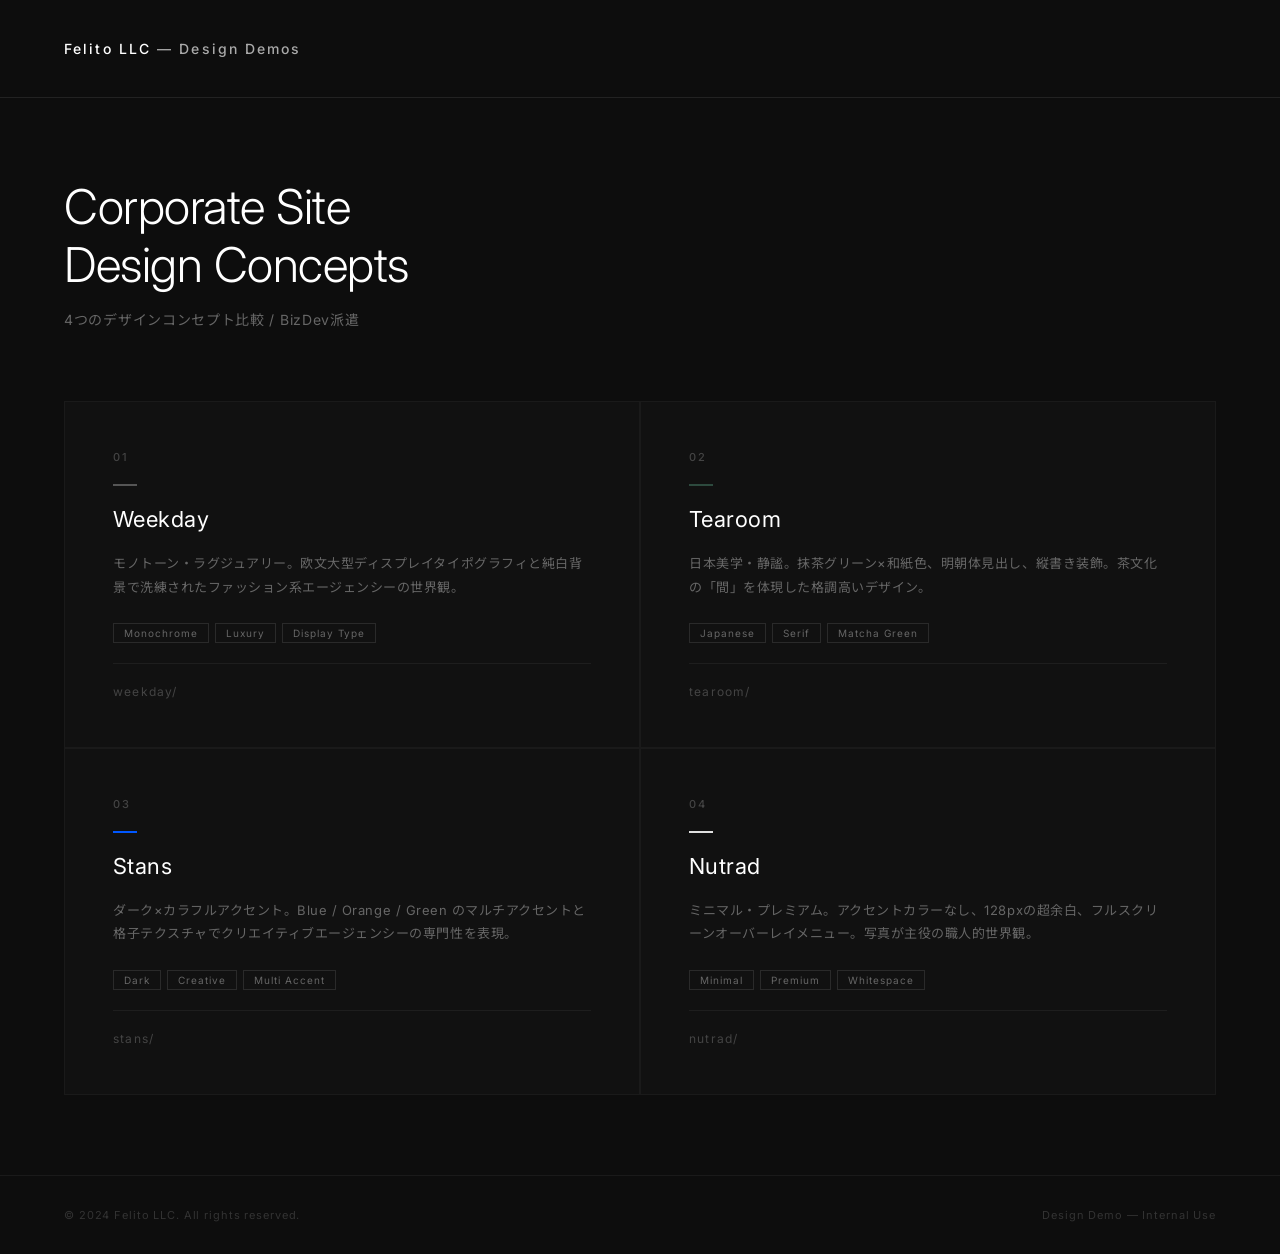
==== index.html @ 34117f46 "Initial commit: 4 design concepts for Felito LLC corporate site" ====
<!DOCTYPE html>
<html lang="ja">
<head>
  <meta charset="UTF-8">
  <meta name="viewport" content="width=device-width, initial-scale=1.0">
  <title>Felito LLC — Design Demos</title>
  <link rel="preconnect" href="https://fonts.googleapis.com">
  <link href="https://fonts.googleapis.com/css2?family=Inter:wght@300;400;500&family=Noto+Sans+JP:wght@300;400&display=swap" rel="stylesheet">
  <style>
    *, *::before, *::after { box-sizing: border-box; margin: 0; padding: 0; }
    body {
      font-family: "Inter", "Noto Sans JP", sans-serif;
      background: #0d0d0d;
      color: #ffffff;
      min-height: 100vh;
      display: flex;
      flex-direction: column;
    }
    a { text-decoration: none; color: inherit; }

    header {
      padding: 40px 64px;
      border-bottom: 1px solid #222;
    }
    .logo {
      font-size: 14px;
      font-weight: 500;
      letter-spacing: 0.15em;
      color: #aaa;
    }
    .logo span { color: #fff; }

    main {
      flex: 1;
      padding: 80px 64px;
      max-width: 1280px;
      margin: 0 auto;
      width: 100%;
    }

    .intro {
      margin-bottom: 72px;
    }
    .intro h1 {
      font-size: clamp(28px, 4vw, 48px);
      font-weight: 300;
      letter-spacing: -0.01em;
      line-height: 1.2;
      margin-bottom: 16px;
    }
    .intro p {
      font-size: 14px;
      color: #666;
      letter-spacing: 0.05em;
    }

    .demos {
      display: grid;
      grid-template-columns: repeat(2, 1fr);
      gap: 2px;
      background: #1a1a1a;
      border: 1px solid #1a1a1a;
    }

    .demo-card {
      background: #111;
      padding: 48px;
      display: flex;
      flex-direction: column;
      gap: 20px;
      transition: background 0.25s;
      position: relative;
      overflow: hidden;
    }
    .demo-card:hover { background: #161616; }
    .demo-card:hover .demo-card__arrow { opacity: 1; transform: translate(0, 0); }

    .demo-card__num {
      font-size: 11px;
      font-weight: 500;
      letter-spacing: 0.2em;
      color: #444;
    }

    .demo-card__accent {
      width: 24px;
      height: 2px;
      border-radius: 0;
    }
    .demo-card--weekday .demo-card__accent { background: #111111; border: 1px solid #555; }
    .demo-card--tearoom .demo-card__accent { background: #2d4a3e; }
    .demo-card--stans   .demo-card__accent { background: #0057ff; }
    .demo-card--nutrad  .demo-card__accent { background: #e0e0e0; }

    .demo-card__name {
      font-size: 22px;
      font-weight: 400;
      letter-spacing: 0.02em;
      color: #fff;
    }

    .demo-card__desc {
      font-size: 13px;
      color: #666;
      line-height: 1.8;
      letter-spacing: 0.04em;
    }

    .demo-card__tags {
      display: flex;
      gap: 6px;
      flex-wrap: wrap;
      margin-top: 4px;
    }
    .tag {
      font-size: 10px;
      letter-spacing: 0.1em;
      padding: 3px 10px;
      border: 1px solid #2a2a2a;
      color: #666;
    }

    .demo-card__link {
      margin-top: auto;
      padding-top: 20px;
      border-top: 1px solid #1e1e1e;
      display: flex;
      justify-content: space-between;
      align-items: center;
    }
    .demo-card__link span {
      font-size: 12px;
      letter-spacing: 0.1em;
      color: #444;
    }
    .demo-card__arrow {
      font-size: 18px;
      color: #666;
      opacity: 0;
      transform: translate(-4px, 4px);
      transition: opacity 0.25s, transform 0.25s;
    }

    footer {
      padding: 32px 64px;
      border-top: 1px solid #1a1a1a;
      display: flex;
      justify-content: space-between;
      align-items: center;
    }
    footer p { font-size: 11px; color: #333; letter-spacing: 0.08em; }

    @media (max-width: 768px) {
      header { padding: 28px 24px; }
      main { padding: 48px 24px; }
      .demos { grid-template-columns: 1fr; }
      .demo-card { padding: 32px 28px; }
      footer { padding: 24px; flex-direction: column; gap: 8px; }
    }
  </style>
</head>
<body>

  <header>
    <p class="logo"><span>Felito LLC</span> — Design Demos</p>
  </header>

  <main>
    <div class="intro">
      <h1>Corporate Site<br>Design Concepts</h1>
      <p>4つのデザインコンセプト比較 / BizDev派遣</p>
    </div>

    <div class="demos">

      <a class="demo-card demo-card--weekday" href="weekday/">
        <div class="demo-card__num">01</div>
        <div class="demo-card__accent"></div>
        <h2 class="demo-card__name">Weekday</h2>
        <p class="demo-card__desc">モノトーン・ラグジュアリー。欧文大型ディスプレイタイポグラフィと純白背景で洗練されたファッション系エージェンシーの世界観。</p>
        <div class="demo-card__tags">
          <span class="tag">Monochrome</span>
          <span class="tag">Luxury</span>
          <span class="tag">Display Type</span>
        </div>
        <div class="demo-card__link">
          <span>weekday/</span>
          <span class="demo-card__arrow">↗</span>
        </div>
      </a>

      <a class="demo-card demo-card--tearoom" href="tearoom/">
        <div class="demo-card__num">02</div>
        <div class="demo-card__accent"></div>
        <h2 class="demo-card__name">Tearoom</h2>
        <p class="demo-card__desc">日本美学・静謐。抹茶グリーン×和紙色、明朝体見出し、縦書き装飾。茶文化の「間」を体現した格調高いデザイン。</p>
        <div class="demo-card__tags">
          <span class="tag">Japanese</span>
          <span class="tag">Serif</span>
          <span class="tag">Matcha Green</span>
        </div>
        <div class="demo-card__link">
          <span>tearoom/</span>
          <span class="demo-card__arrow">↗</span>
        </div>
      </a>

      <a class="demo-card demo-card--stans" href="stans/">
        <div class="demo-card__num">03</div>
        <div class="demo-card__accent"></div>
        <h2 class="demo-card__name">Stans</h2>
        <p class="demo-card__desc">ダーク×カラフルアクセント。Blue / Orange / Green のマルチアクセントと格子テクスチャでクリエイティブエージェンシーの専門性を表現。</p>
        <div class="demo-card__tags">
          <span class="tag">Dark</span>
          <span class="tag">Creative</span>
          <span class="tag">Multi Accent</span>
        </div>
        <div class="demo-card__link">
          <span>stans/</span>
          <span class="demo-card__arrow">↗</span>
        </div>
      </a>

      <a class="demo-card demo-card--nutrad" href="nutrad/">
        <div class="demo-card__num">04</div>
        <div class="demo-card__accent"></div>
        <h2 class="demo-card__name">Nutrad</h2>
        <p class="demo-card__desc">ミニマル・プレミアム。アクセントカラーなし、128pxの超余白、フルスクリーンオーバーレイメニュー。写真が主役の職人的世界観。</p>
        <div class="demo-card__tags">
          <span class="tag">Minimal</span>
          <span class="tag">Premium</span>
          <span class="tag">Whitespace</span>
        </div>
        <div class="demo-card__link">
          <span>nutrad/</span>
          <span class="demo-card__arrow">↗</span>
        </div>
      </a>

    </div>
  </main>

  <footer>
    <p>&copy; 2024 Felito LLC. All rights reserved.</p>
    <p>Design Demo — Internal Use</p>
  </footer>

</body>
</html>
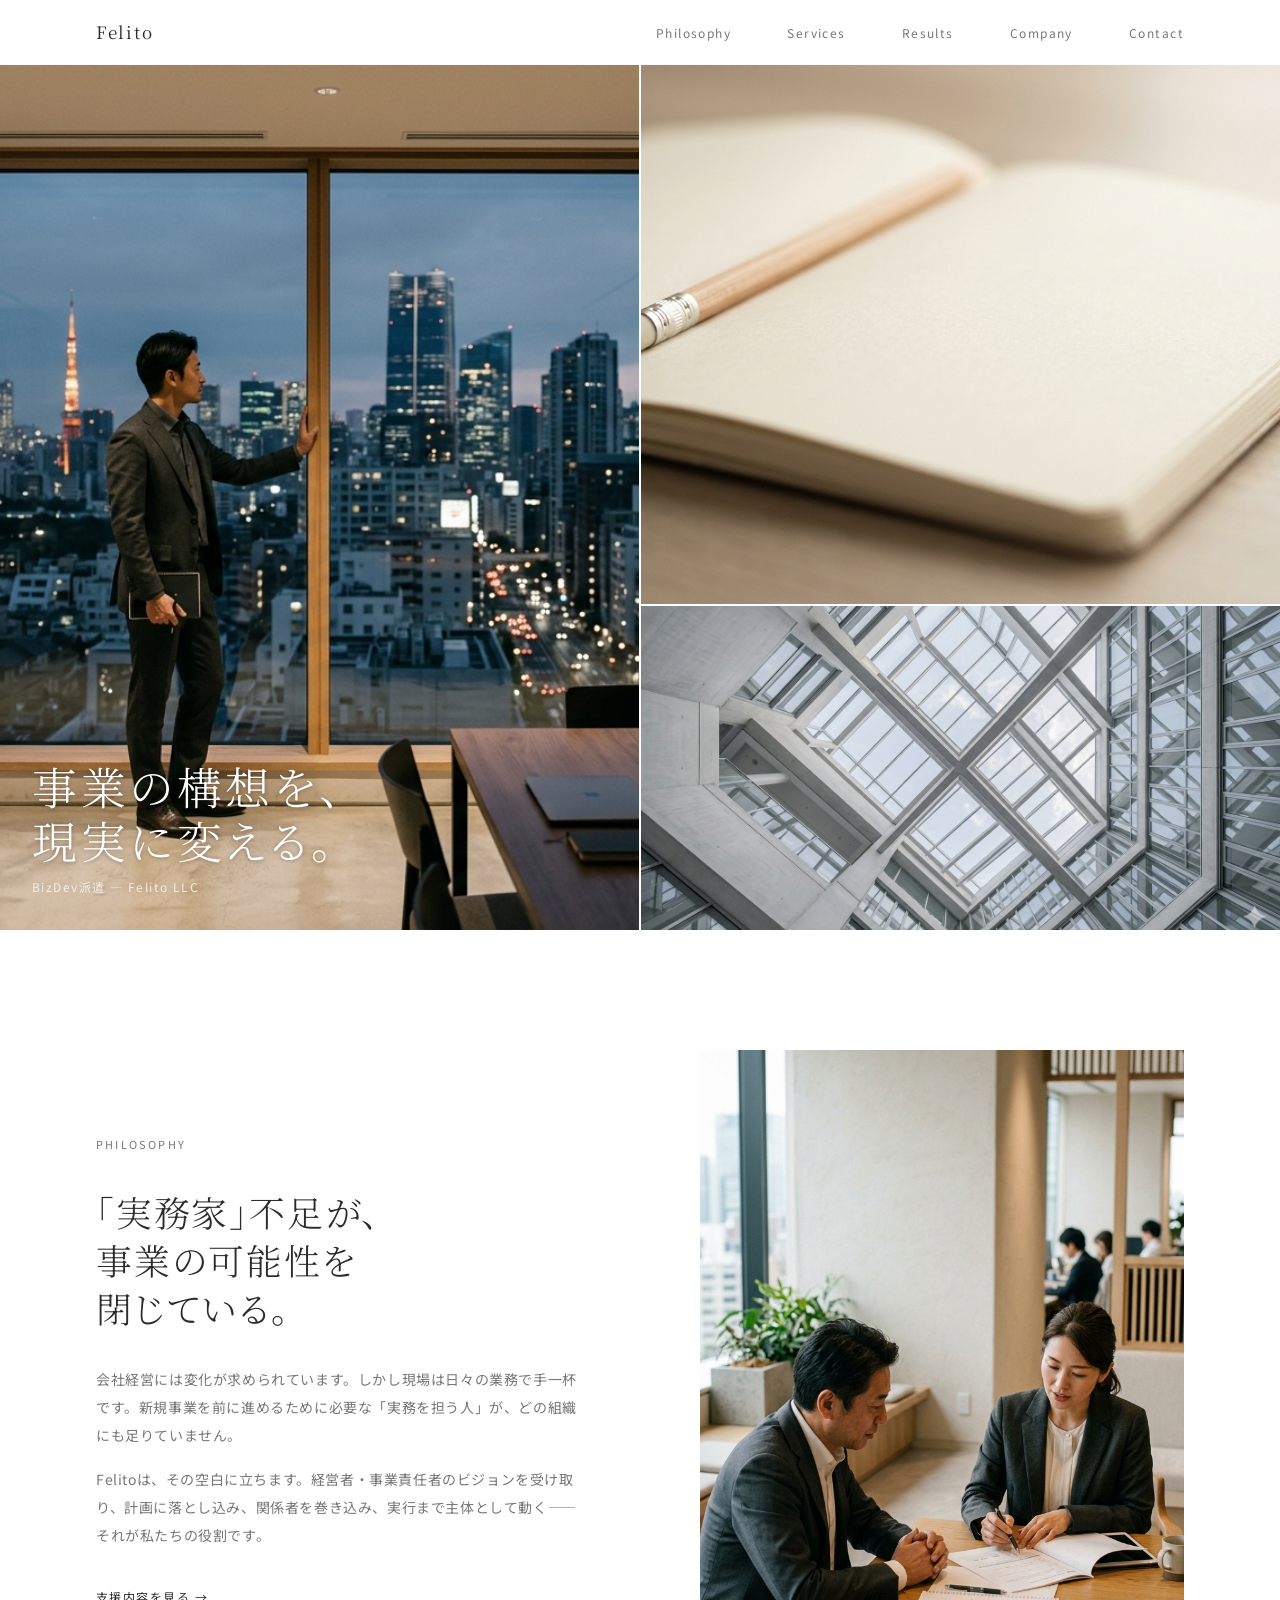
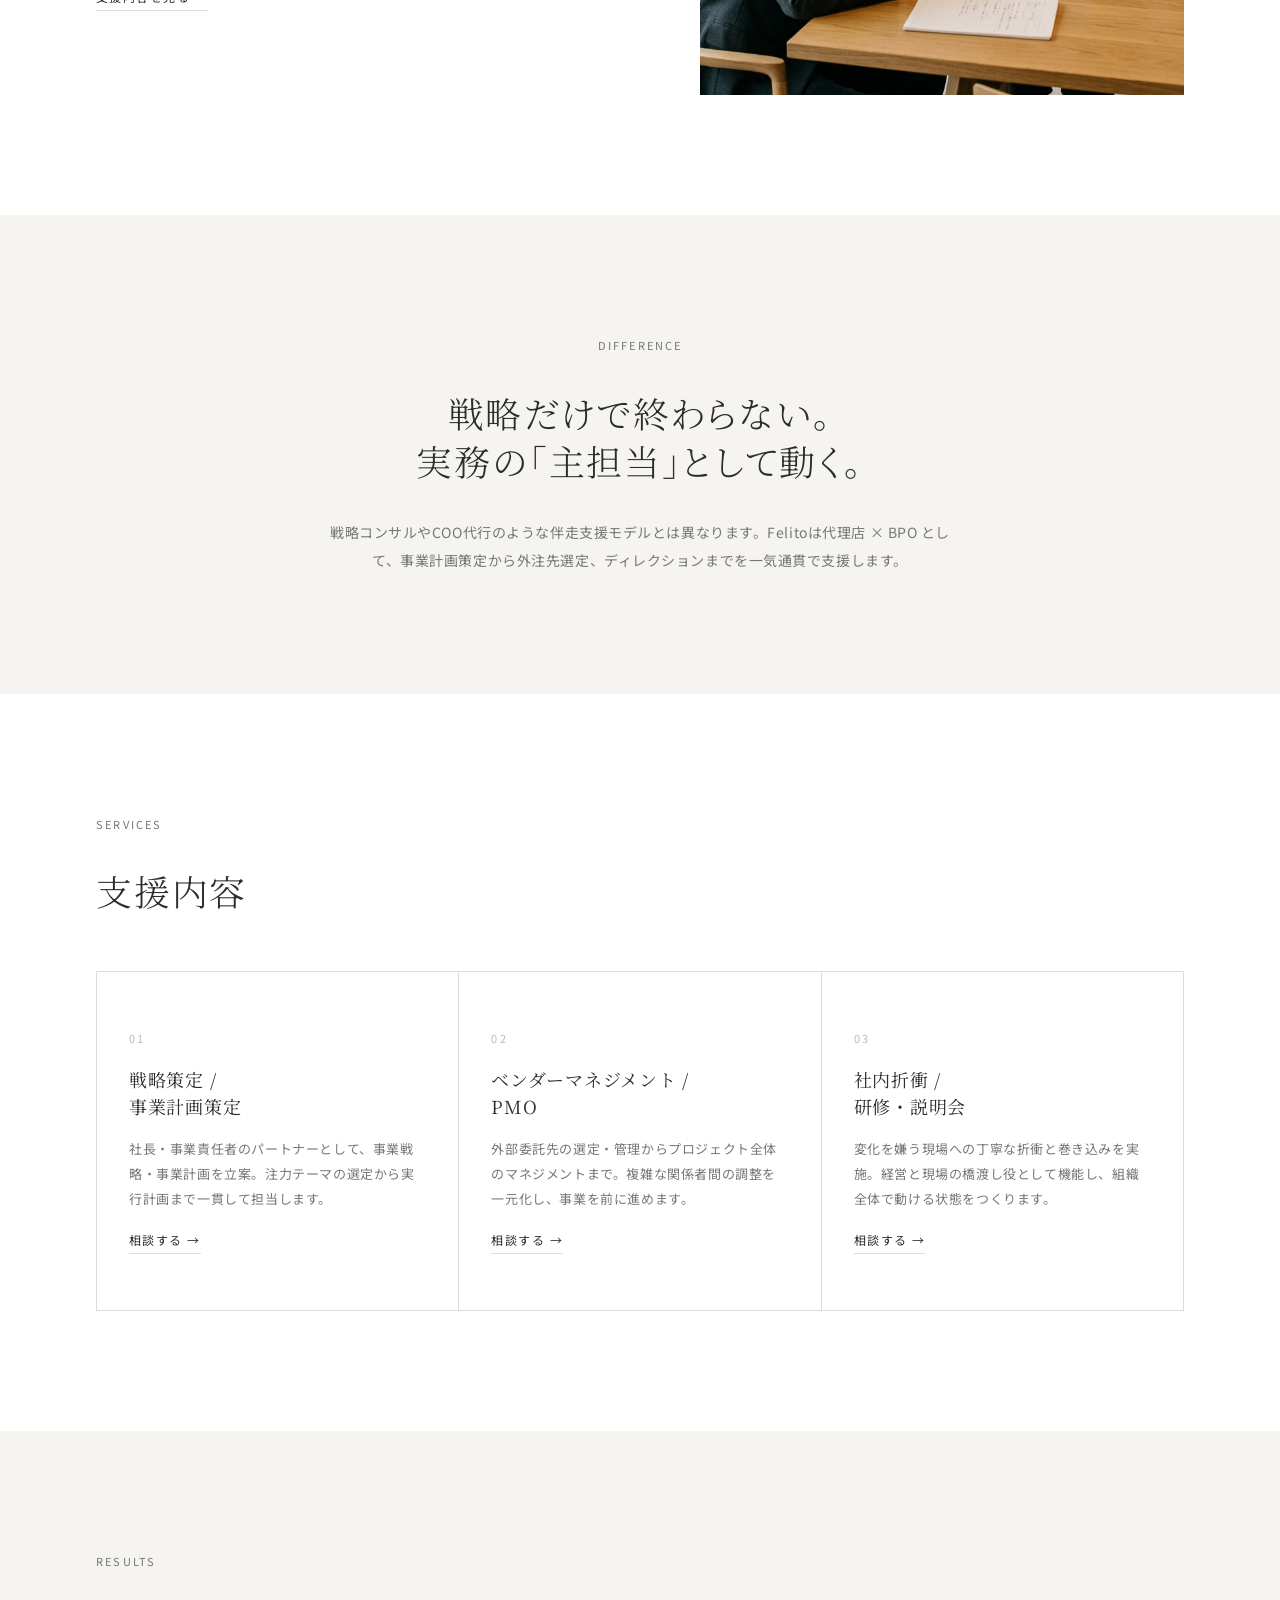
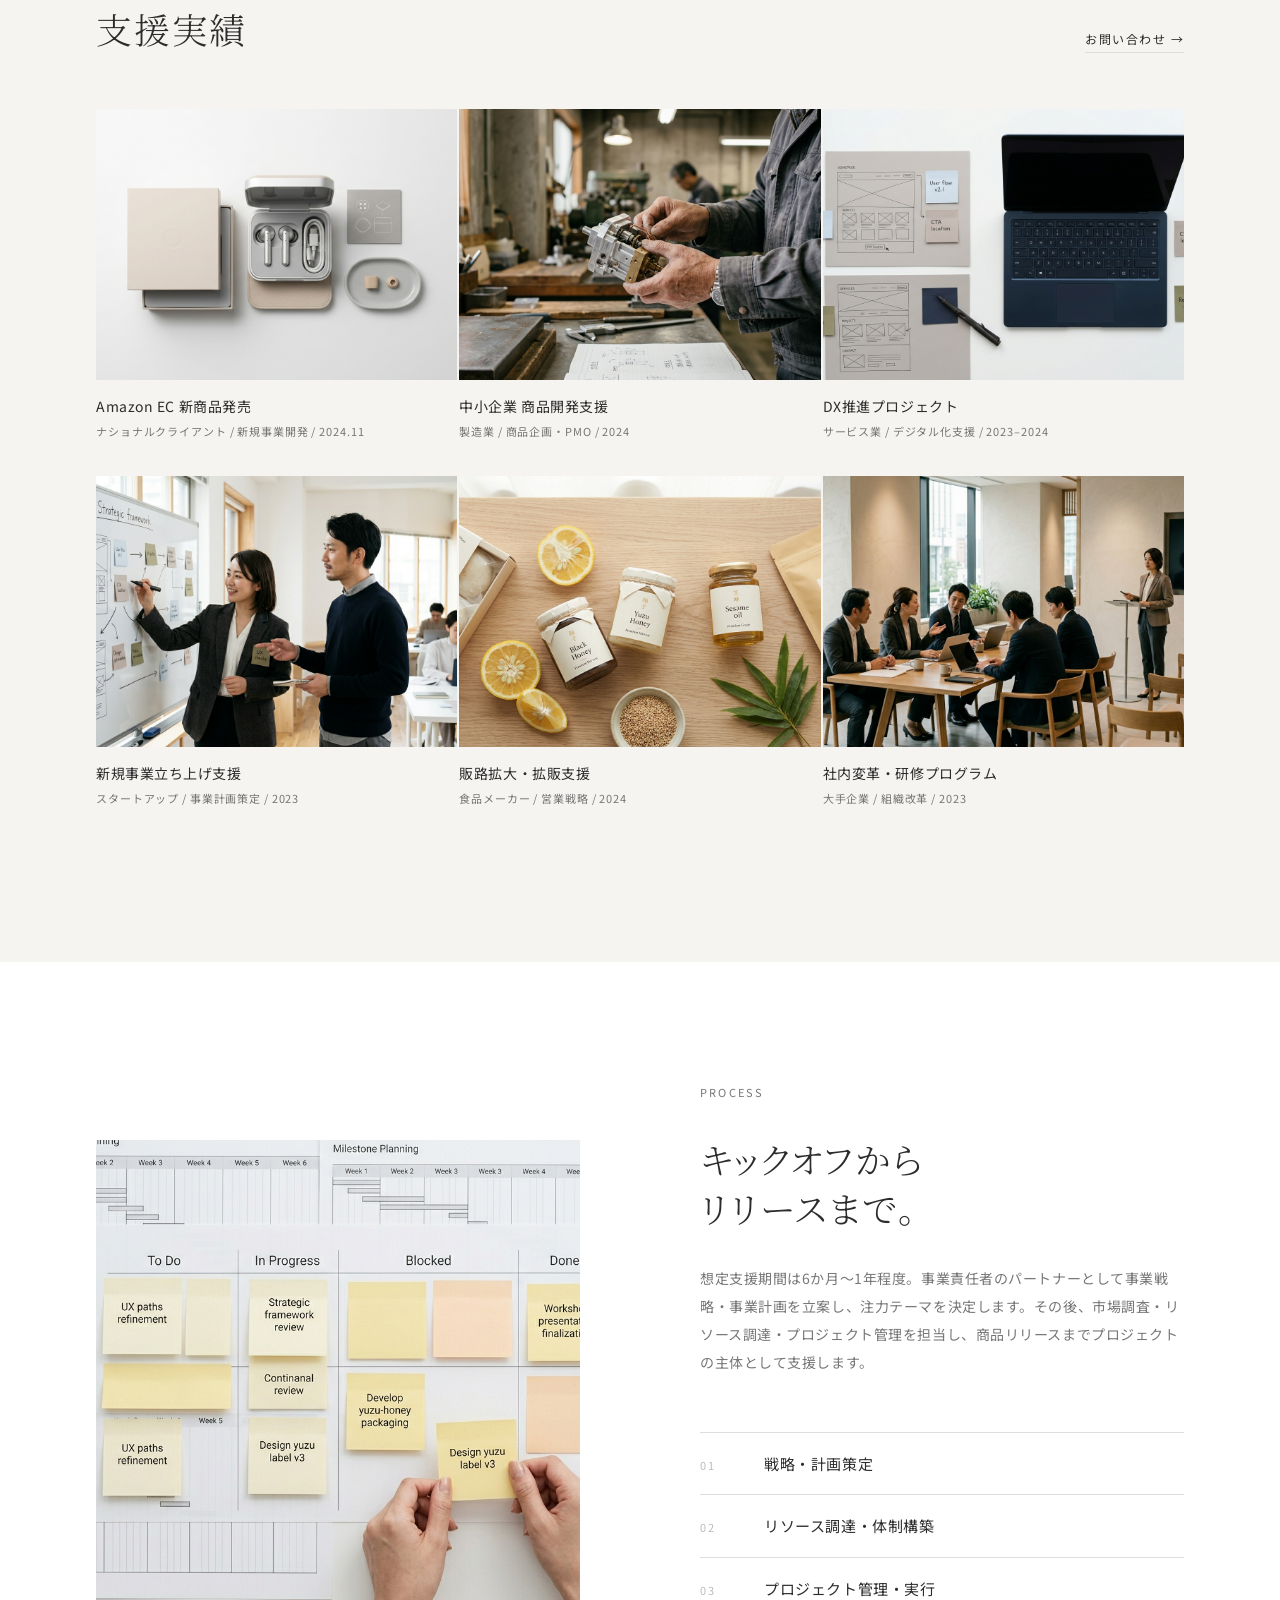
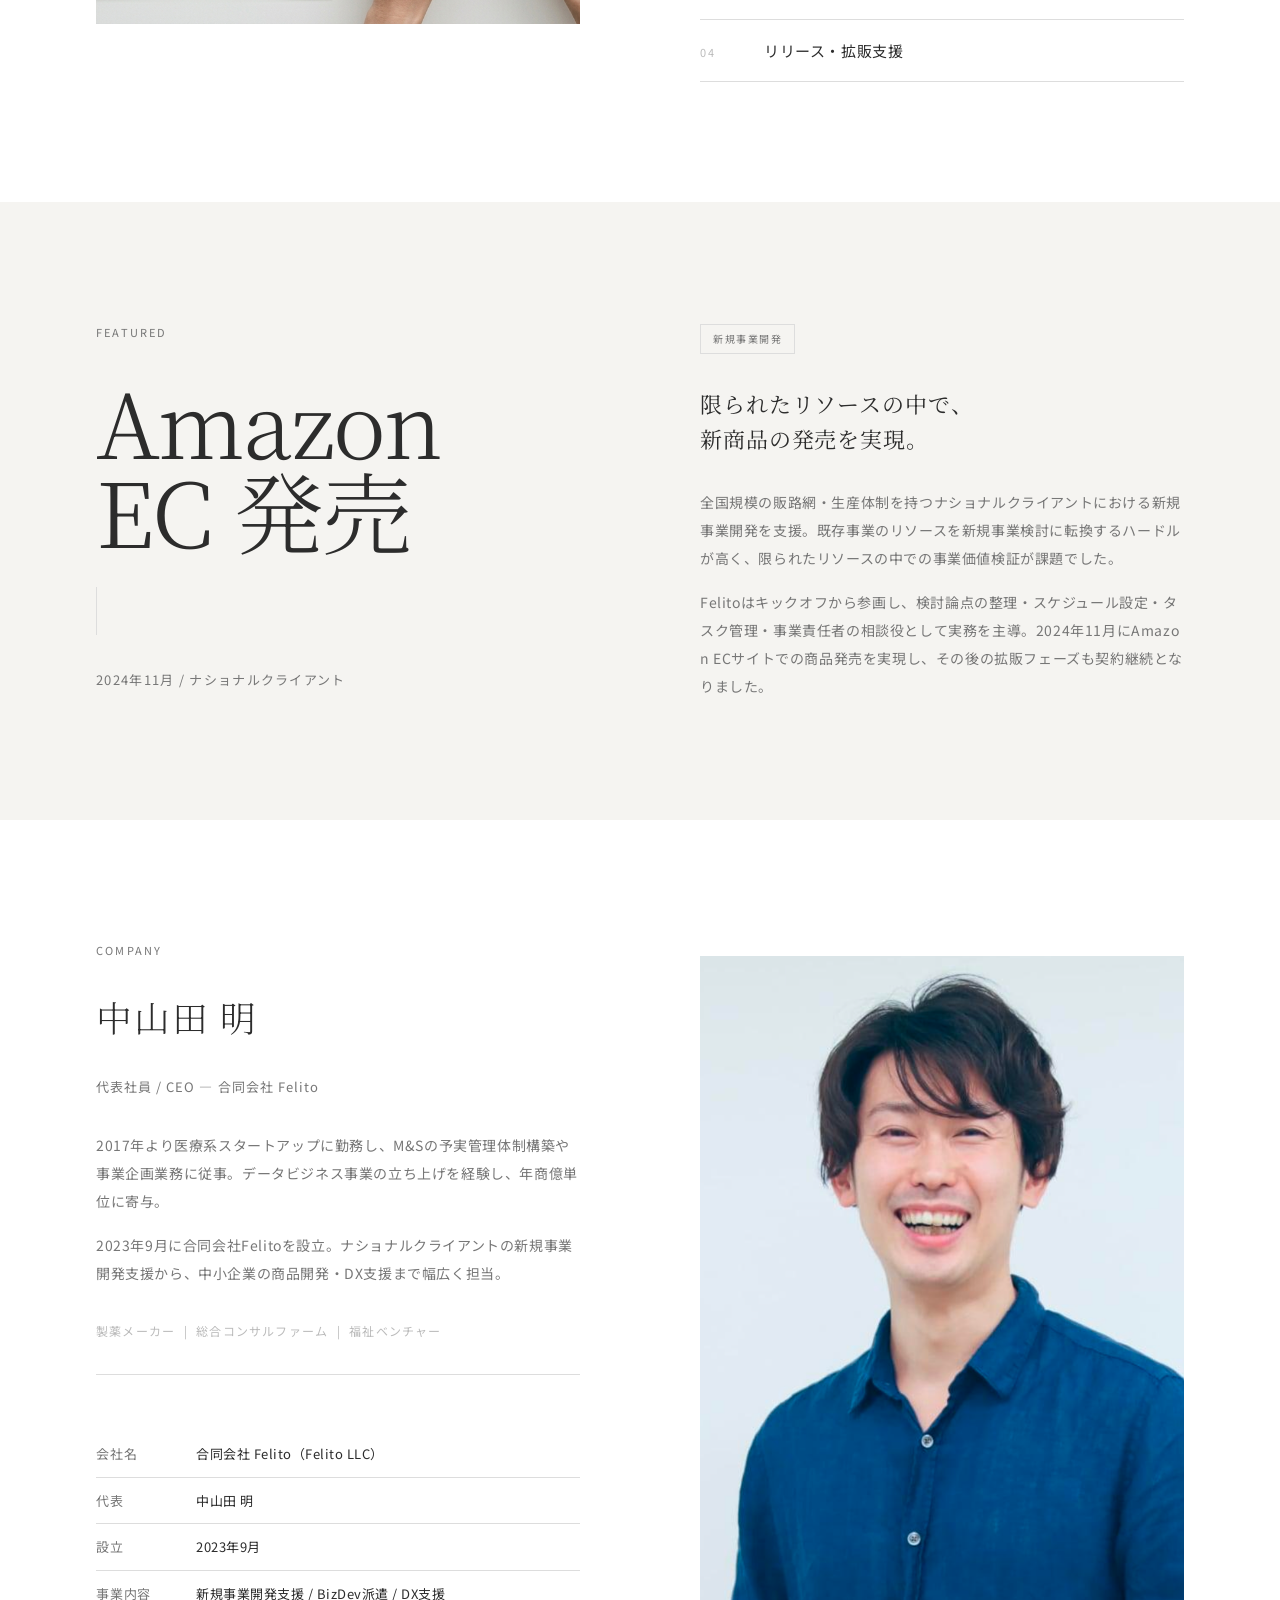
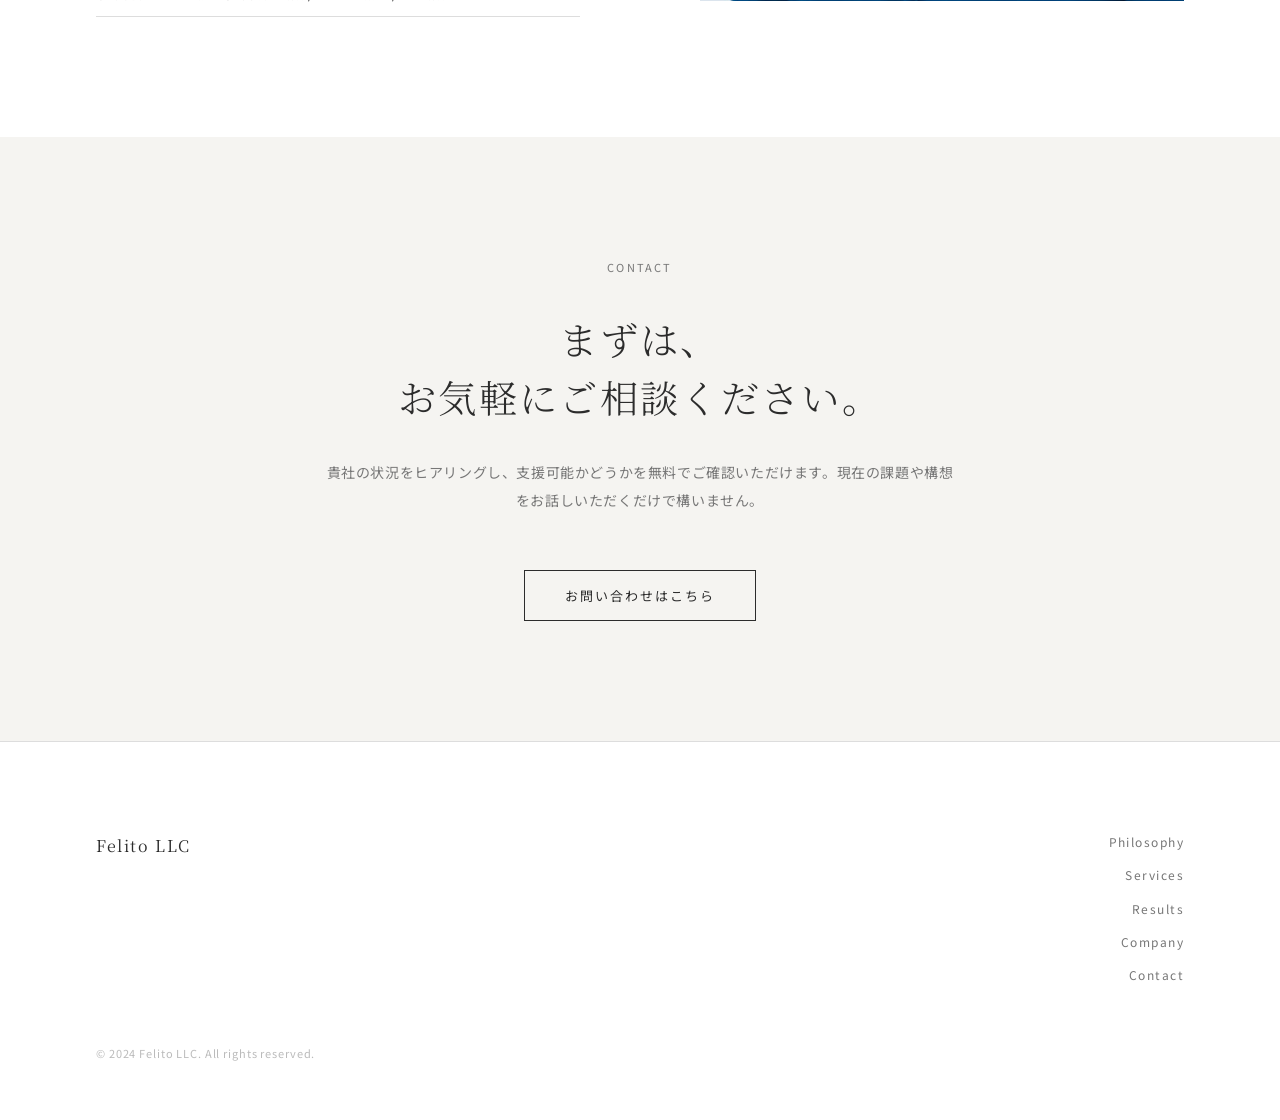
==== commit ec05193a: "修正" ====
--- a/index.html
+++ b/index.html
@@ -3,247 +3,394 @@
 <head>
   <meta charset="UTF-8">
   <meta name="viewport" content="width=device-width, initial-scale=1.0">
-  <title>Felito LLC — Design Demos</title>
+  <title>Felito LLC — BizDev派遣</title>
   <link rel="preconnect" href="https://fonts.googleapis.com">
-  <link href="https://fonts.googleapis.com/css2?family=Inter:wght@300;400;500&family=Noto+Sans+JP:wght@300;400&display=swap" rel="stylesheet">
-  <style>
-    *, *::before, *::after { box-sizing: border-box; margin: 0; padding: 0; }
-    body {
-      font-family: "Inter", "Noto Sans JP", sans-serif;
-      background: #0d0d0d;
-      color: #ffffff;
-      min-height: 100vh;
-      display: flex;
-      flex-direction: column;
-    }
-    a { text-decoration: none; color: inherit; }
-
-    header {
-      padding: 40px 64px;
-      border-bottom: 1px solid #222;
-    }
-    .logo {
-      font-size: 14px;
-      font-weight: 500;
-      letter-spacing: 0.15em;
-      color: #aaa;
-    }
-    .logo span { color: #fff; }
-
-    main {
-      flex: 1;
-      padding: 80px 64px;
-      max-width: 1280px;
-      margin: 0 auto;
-      width: 100%;
-    }
-
-    .intro {
-      margin-bottom: 72px;
-    }
-    .intro h1 {
-      font-size: clamp(28px, 4vw, 48px);
-      font-weight: 300;
-      letter-spacing: -0.01em;
-      line-height: 1.2;
-      margin-bottom: 16px;
-    }
-    .intro p {
-      font-size: 14px;
-      color: #666;
-      letter-spacing: 0.05em;
-    }
-
-    .demos {
-      display: grid;
-      grid-template-columns: repeat(2, 1fr);
-      gap: 2px;
-      background: #1a1a1a;
-      border: 1px solid #1a1a1a;
-    }
-
-    .demo-card {
-      background: #111;
-      padding: 48px;
-      display: flex;
-      flex-direction: column;
-      gap: 20px;
-      transition: background 0.25s;
-      position: relative;
-      overflow: hidden;
-    }
-    .demo-card:hover { background: #161616; }
-    .demo-card:hover .demo-card__arrow { opacity: 1; transform: translate(0, 0); }
-
-    .demo-card__num {
-      font-size: 11px;
-      font-weight: 500;
-      letter-spacing: 0.2em;
-      color: #444;
-    }
-
-    .demo-card__accent {
-      width: 24px;
-      height: 2px;
-      border-radius: 0;
-    }
-    .demo-card--weekday .demo-card__accent { background: #111111; border: 1px solid #555; }
-    .demo-card--tearoom .demo-card__accent { background: #2d4a3e; }
-    .demo-card--stans   .demo-card__accent { background: #0057ff; }
-    .demo-card--nutrad  .demo-card__accent { background: #e0e0e0; }
-
-    .demo-card__name {
-      font-size: 22px;
-      font-weight: 400;
-      letter-spacing: 0.02em;
-      color: #fff;
-    }
-
-    .demo-card__desc {
-      font-size: 13px;
-      color: #666;
-      line-height: 1.8;
-      letter-spacing: 0.04em;
-    }
-
-    .demo-card__tags {
-      display: flex;
-      gap: 6px;
-      flex-wrap: wrap;
-      margin-top: 4px;
-    }
-    .tag {
-      font-size: 10px;
-      letter-spacing: 0.1em;
-      padding: 3px 10px;
-      border: 1px solid #2a2a2a;
-      color: #666;
-    }
-
-    .demo-card__link {
-      margin-top: auto;
-      padding-top: 20px;
-      border-top: 1px solid #1e1e1e;
-      display: flex;
-      justify-content: space-between;
-      align-items: center;
-    }
-    .demo-card__link span {
-      font-size: 12px;
-      letter-spacing: 0.1em;
-      color: #444;
-    }
-    .demo-card__arrow {
-      font-size: 18px;
-      color: #666;
-      opacity: 0;
-      transform: translate(-4px, 4px);
-      transition: opacity 0.25s, transform 0.25s;
-    }
-
-    footer {
-      padding: 32px 64px;
-      border-top: 1px solid #1a1a1a;
-      display: flex;
-      justify-content: space-between;
-      align-items: center;
-    }
-    footer p { font-size: 11px; color: #333; letter-spacing: 0.08em; }
-
-    @media (max-width: 768px) {
-      header { padding: 28px 24px; }
-      main { padding: 48px 24px; }
-      .demos { grid-template-columns: 1fr; }
-      .demo-card { padding: 32px 28px; }
-      footer { padding: 24px; flex-direction: column; gap: 8px; }
-    }
-  </style>
+  <link rel="preconnect" href="https://fonts.gstatic.com" crossorigin>
+  <link href="https://fonts.googleapis.com/css2?family=Noto+Sans+JP:wght@300;400;500&family=Noto+Serif+JP:wght@300;400&display=swap" rel="stylesheet">
+  <link rel="stylesheet" href="style.css">
 </head>
 <body>
 
-  <header>
-    <p class="logo"><span>Felito LLC</span> — Design Demos</p>
-  </header>
-
-  <main>
-    <div class="intro">
-      <h1>Corporate Site<br>Design Concepts</h1>
-      <p>4つのデザインコンセプト比較 / BizDev派遣</p>
-    </div>
-
-    <div class="demos">
-
-      <a class="demo-card demo-card--weekday" href="weekday/">
-        <div class="demo-card__num">01</div>
-        <div class="demo-card__accent"></div>
-        <h2 class="demo-card__name">Weekday</h2>
-        <p class="demo-card__desc">モノトーン・ラグジュアリー。欧文大型ディスプレイタイポグラフィと純白背景で洗練されたファッション系エージェンシーの世界観。</p>
-        <div class="demo-card__tags">
-          <span class="tag">Monochrome</span>
-          <span class="tag">Luxury</span>
-          <span class="tag">Display Type</span>
-        </div>
-        <div class="demo-card__link">
-          <span>weekday/</span>
-          <span class="demo-card__arrow">↗</span>
-        </div>
-      </a>
-
-      <a class="demo-card demo-card--tearoom" href="tearoom/">
-        <div class="demo-card__num">02</div>
-        <div class="demo-card__accent"></div>
-        <h2 class="demo-card__name">Tearoom</h2>
-        <p class="demo-card__desc">日本美学・静謐。抹茶グリーン×和紙色、明朝体見出し、縦書き装飾。茶文化の「間」を体現した格調高いデザイン。</p>
-        <div class="demo-card__tags">
-          <span class="tag">Japanese</span>
-          <span class="tag">Serif</span>
-          <span class="tag">Matcha Green</span>
-        </div>
-        <div class="demo-card__link">
-          <span>tearoom/</span>
-          <span class="demo-card__arrow">↗</span>
-        </div>
-      </a>
-
-      <a class="demo-card demo-card--stans" href="stans/">
-        <div class="demo-card__num">03</div>
-        <div class="demo-card__accent"></div>
-        <h2 class="demo-card__name">Stans</h2>
-        <p class="demo-card__desc">ダーク×カラフルアクセント。Blue / Orange / Green のマルチアクセントと格子テクスチャでクリエイティブエージェンシーの専門性を表現。</p>
-        <div class="demo-card__tags">
-          <span class="tag">Dark</span>
-          <span class="tag">Creative</span>
-          <span class="tag">Multi Accent</span>
-        </div>
-        <div class="demo-card__link">
-          <span>stans/</span>
-          <span class="demo-card__arrow">↗</span>
-        </div>
-      </a>
-
-      <a class="demo-card demo-card--nutrad" href="nutrad/">
-        <div class="demo-card__num">04</div>
-        <div class="demo-card__accent"></div>
-        <h2 class="demo-card__name">Nutrad</h2>
-        <p class="demo-card__desc">ミニマル・プレミアム。アクセントカラーなし、128pxの超余白、フルスクリーンオーバーレイメニュー。写真が主役の職人的世界観。</p>
-        <div class="demo-card__tags">
-          <span class="tag">Minimal</span>
-          <span class="tag">Premium</span>
-          <span class="tag">Whitespace</span>
-        </div>
-        <div class="demo-card__link">
-          <span>nutrad/</span>
-          <span class="demo-card__arrow">↗</span>
-        </div>
-      </a>
-
-    </div>
-  </main>
-
-  <footer>
-    <p>&copy; 2024 Felito LLC. All rights reserved.</p>
-    <p>Design Demo — Internal Use</p>
+  <!-- Navigation -->
+  <nav class="nav" id="nav">
+    <div class="nav__inner">
+      <a href="#" class="nav__logo">Felito</a>
+      <ul class="nav__links">
+        <li><a href="#philosophy">Philosophy</a></li>
+        <li><a href="#services">Services</a></li>
+        <li><a href="#works">Results</a></li>
+        <li><a href="#company">Company</a></li>
+        <li><a href="contact/">Contact</a></li>
+      </ul>
+      <button class="nav__hamburger" id="hamburger" aria-label="メニューを開く">
+        <span></span><span></span><span></span>
+      </button>
+    </div>
+  </nav>
+
+  <!-- Mobile Menu -->
+  <div class="mobile-menu" id="mobileMenu">
+    <button class="mobile-menu__close" id="mobileClose">close</button>
+    <a href="#philosophy" class="mobile-link">Philosophy</a>
+    <a href="#services"   class="mobile-link">Services</a>
+    <a href="#works"      class="mobile-link">Results</a>
+    <a href="#company"    class="mobile-link">Company</a>
+    <a href="contact/" class="mobile-link">Contact</a>
+  </div>
+
+  <!-- Hero -->
+  <section class="hero">
+    <div class="hero__grid">
+      <div class="hero__cell hero__cell--main">
+        <img src="images/hero-main.png" alt="Felito LLC — BizDev派遣" class="hero__img">
+        <div class="hero__caption">
+          <p class="hero__caption-text">
+            事業の構想を、<br>現実に変える。
+          </p>
+          <p class="hero__caption-sub">BizDev派遣 — Felito LLC</p>
+        </div>
+      </div>
+      <div class="hero__cell hero__cell--sub"><img src="images/hero-sub-1.png" alt="" class="hero__cell-img"></div>
+      <div class="hero__cell hero__cell--sub2"><img src="images/hero-sub-2.png" alt="" class="hero__cell-img"></div>
+    </div>
+  </section>
+
+  <!-- Philosophy -->
+  <section class="section" id="philosophy">
+    <div class="container">
+      <div class="split fade">
+        <div class="split__text">
+          <p class="section__label">Philosophy</p>
+          <h2 class="section__heading">
+            「実務家」不足が、<br>
+            事業の可能性を<br>
+            閉じている。
+          </h2>
+          <div class="body-text">
+            <p>会社経営には変化が求められています。しかし現場は日々の業務で手一杯です。新規事業を前に進めるために必要な「実務を担う人」が、どの組織にも足りていません。</p>
+            <p>Felitoは、その空白に立ちます。経営者・事業責任者のビジョンを受け取り、計画に落とし込み、関係者を巻き込み、実行まで主体として動く——それが私たちの役割です。</p>
+          </div>
+          <a href="#services" class="link-arrow">支援内容を見る →</a>
+        </div>
+        <div class="split__visual">
+          <img src="images/philosophy.png" alt="" class="img-portrait">
+        </div>
+      </div>
+    </div>
+  </section>
+
+  <!-- Distinction -->
+  <section class="section section--surface">
+    <div class="container">
+      <div style="max-width:640px; margin:0 auto; text-align:center;" class="fade">
+        <p class="section__label" style="text-align:center;">Difference</p>
+        <h2 class="section__heading" style="text-align:center; max-width:none;">
+          戦略だけで終わらない。<br>
+          実務の「主担当」として動く。
+        </h2>
+        <p class="section__body" style="max-width:none; text-align:center;">
+          戦略コンサルやCOO代行のような伴走支援モデルとは異なります。Felitoは代理店 × BPO として、事業計画策定から外注先選定、ディレクションまでを一気通貫で支援します。
+        </p>
+      </div>
+    </div>
+  </section>
+
+  <!-- Services -->
+  <section class="section" id="services">
+    <div class="container">
+      <div class="fade">
+        <p class="section__label">Services</p>
+        <h2 class="section__heading">支援内容</h2>
+      </div>
+      <div class="services__grid fade">
+        <div class="service__item">
+          <span class="service__num">01</span>
+          <h3 class="service__title">戦略策定 /<br>事業計画策定</h3>
+          <p class="service__body">社長・事業責任者のパートナーとして、事業戦略・事業計画を立案。注力テーマの選定から実行計画まで一貫して担当します。</p>
+          <a href="#contact" class="link-arrow" style="margin-top:auto; align-self:flex-start;">相談する →</a>
+        </div>
+        <div class="service__item">
+          <span class="service__num">02</span>
+          <h3 class="service__title">ベンダーマネジメント /<br>PMO</h3>
+          <p class="service__body">外部委託先の選定・管理からプロジェクト全体のマネジメントまで。複雑な関係者間の調整を一元化し、事業を前に進めます。</p>
+          <a href="#contact" class="link-arrow" style="margin-top:auto; align-self:flex-start;">相談する →</a>
+        </div>
+        <div class="service__item">
+          <span class="service__num">03</span>
+          <h3 class="service__title">社内折衝 /<br>研修・説明会</h3>
+          <p class="service__body">変化を嫌う現場への丁寧な折衝と巻き込みを実施。経営と現場の橋渡し役として機能し、組織全体で動ける状態をつくります。</p>
+          <a href="#contact" class="link-arrow" style="margin-top:auto; align-self:flex-start;">相談する →</a>
+        </div>
+      </div>
+    </div>
+  </section>
+
+  <!-- Results / Works Grid -->
+  <section class="section section--surface" id="works">
+    <div class="container">
+      <div class="works__intro fade">
+        <div>
+          <p class="section__label">Results</p>
+          <h2 class="section__heading" style="margin-bottom:0;">支援実績</h2>
+        </div>
+        <a href="#contact" class="link-arrow">お問い合わせ →</a>
+      </div>
+      <div class="works__grid fade">
+
+        <a class="work__card" href="#contact">
+          <div class="work__img">
+            <img src="images/work-01-amazon-ec.png" alt="Amazon EC 新商品発売" class="work__img-photo">
+          </div>
+          <div class="work__info">
+            <p class="work__title">Amazon EC 新商品発売</p>
+            <p class="work__meta">ナショナルクライアント / 新規事業開発 / 2024.11</p>
+          </div>
+        </a>
+
+        <a class="work__card" href="#contact">
+          <div class="work__img">
+            <img src="images/work-02-product-dev.png" alt="中小企業 商品開発支援" class="work__img-photo">
+          </div>
+          <div class="work__info">
+            <p class="work__title">中小企業 商品開発支援</p>
+            <p class="work__meta">製造業 / 商品企画・PMO / 2024</p>
+          </div>
+        </a>
+
+        <a class="work__card" href="#contact">
+          <div class="work__img">
+            <img src="images/work-03-dx.png" alt="DX推進プロジェクト" class="work__img-photo">
+          </div>
+          <div class="work__info">
+            <p class="work__title">DX推進プロジェクト</p>
+            <p class="work__meta">サービス業 / デジタル化支援 / 2023–2024</p>
+          </div>
+        </a>
+
+        <a class="work__card" href="#contact">
+          <div class="work__img">
+            <img src="images/work-04-startup.png" alt="新規事業立ち上げ支援" class="work__img-photo">
+          </div>
+          <div class="work__info">
+            <p class="work__title">新規事業立ち上げ支援</p>
+            <p class="work__meta">スタートアップ / 事業計画策定 / 2023</p>
+          </div>
+        </a>
+
+        <a class="work__card" href="#contact">
+          <div class="work__img">
+            <img src="images/work-05-food.png" alt="販路拡大・拡販支援" class="work__img-photo">
+          </div>
+          <div class="work__info">
+            <p class="work__title">販路拡大・拡販支援</p>
+            <p class="work__meta">食品メーカー / 営業戦略 / 2024</p>
+          </div>
+        </a>
+
+        <a class="work__card" href="#contact">
+          <div class="work__img">
+            <img src="images/work-06-training.png" alt="社内変革・研修プログラム" class="work__img-photo">
+          </div>
+          <div class="work__info">
+            <p class="work__title">社内変革・研修プログラム</p>
+            <p class="work__meta">大手企業 / 組織改革 / 2023</p>
+          </div>
+        </a>
+
+      </div>
+    </div>
+  </section>
+
+  <!-- Process -->
+  <section class="section">
+    <div class="container">
+      <div class="split fade">
+        <div class="split__visual">
+          <img src="images/process.png" alt="" class="img-square">
+        </div>
+        <div class="split__text">
+          <p class="section__label">Process</p>
+          <h2 class="section__heading">
+            キックオフから<br>リリースまで。
+          </h2>
+          <p class="section__body" style="max-width:none; margin-bottom:0;">
+            想定支援期間は6か月〜1年程度。事業責任者のパートナーとして事業戦略・事業計画を立案し、注力テーマを決定します。その後、市場調査・リソース調達・プロジェクト管理を担当し、商品リリースまでプロジェクトの主体として支援します。
+          </p>
+          <div class="process__list">
+            <div class="process__item">
+              <span class="process__step">01</span>
+              <span class="process__name">戦略・計画策定</span>
+            </div>
+            <div class="process__item">
+              <span class="process__step">02</span>
+              <span class="process__name">リソース調達・体制構築</span>
+            </div>
+            <div class="process__item">
+              <span class="process__step">03</span>
+              <span class="process__name">プロジェクト管理・実行</span>
+            </div>
+            <div class="process__item">
+              <span class="process__step">04</span>
+              <span class="process__name">リリース・拡販支援</span>
+            </div>
+          </div>
+        </div>
+      </div>
+    </div>
+  </section>
+
+  <!-- Feature Result (highlight) -->
+  <section class="section section--surface">
+    <div class="container">
+      <div class="result__wrap fade">
+        <div class="result__left">
+          <p class="section__label">Featured</p>
+          <div class="result__large-num">Amazon<br>EC 発売</div>
+          <div class="result__divider"></div>
+          <p class="result__large-label">2024年11月 / ナショナルクライアント</p>
+        </div>
+        <div class="result__right">
+          <span class="result__tag">新規事業開発</span>
+          <h3 class="result__title">
+            限られたリソースの中で、<br>
+            新商品の発売を実現。
+          </h3>
+          <div class="result__body">
+            <p>全国規模の販路網・生産体制を持つナショナルクライアントにおける新規事業開発を支援。既存事業のリソースを新規事業検討に転換するハードルが高く、限られたリソースの中での事業価値検証が課題でした。</p>
+            <p>Felitoはキックオフから参画し、検討論点の整理・スケジュール設定・タスク管理・事業責任者の相談役として実務を主導。2024年11月にAmazon ECサイトでの商品発売を実現し、その後の拡販フェーズも契約継続となりました。</p>
+          </div>
+        </div>
+      </div>
+    </div>
+  </section>
+
+  <!-- Company -->
+  <section class="section" id="company">
+    <div class="container">
+      <div class="split fade">
+        <div class="split__text">
+          <p class="section__label">Company</p>
+          <h2 class="section__heading">中山田 明</h2>
+          <p class="company__role">代表社員 / CEO — 合同会社 Felito</p>
+          <div class="body-text">
+            <p>2017年より医療系スタートアップに勤務し、M&Sの予実管理体制構築や事業企画業務に従事。データビジネス事業の立ち上げを経験し、年商億単位に寄与。</p>
+            <p>2023年9月に合同会社Felitoを設立。ナショナルクライアントの新規事業開発支援から、中小企業の商品開発・DX支援まで幅広く担当。</p>
+          </div>
+          <p class="company__career">製薬メーカー &nbsp;|&nbsp; 総合コンサルファーム &nbsp;|&nbsp; 福祉ベンチャー</p>
+          <table class="company__table">
+            <tr><th>会社名</th><td>合同会社 Felito（Felito LLC）</td></tr>
+            <tr><th>代表</th><td>中山田 明</td></tr>
+            <tr><th>設立</th><td>2023年9月</td></tr>
+            <tr><th>事業内容</th><td>新規事業開発支援 / BizDev派遣 / DX支援</td></tr>
+          </table>
+        </div>
+        <div class="split__visual">
+          <img src="images/company-portrait.png" alt="中山田 明 — 代表社員" class="img-portrait">
+        </div>
+      </div>
+    </div>
+  </section>
+
+  <!-- Contact -->
+  <section class="section section--surface" id="contact">
+    <div class="container">
+      <div class="contact__inner fade">
+        <p class="section__label" style="text-align:center;">Contact</p>
+        <h2 class="contact__title">
+          まずは、<br>お気軽にご相談ください。
+        </h2>
+        <p class="contact__body">
+          貴社の状況をヒアリングし、支援可能かどうかを無料でご確認いただけます。現在の課題や構想をお話しいただくだけで構いません。
+        </p>
+        <a href="contact/" class="btn">お問い合わせはこちら</a>
+      </div>
+    </div>
+  </section>
+
+  <!-- Footer -->
+  <footer class="footer">
+    <div class="container">
+      <div class="footer__inner">
+        <p class="footer__logo">Felito LLC</p>
+        <nav class="footer__nav">
+          <a href="#philosophy">Philosophy</a>
+          <a href="#services">Services</a>
+          <a href="#works">Results</a>
+          <a href="#company">Company</a>
+          <a href="contact/">Contact</a>
+        </nav>
+      </div>
+      <p class="footer__copy">&copy; 2024 Felito LLC. All rights reserved.</p>
+    </div>
   </footer>
 
+  <script>
+    /* ── Nav scroll ── */
+    const nav = document.getElementById('nav');
+    window.addEventListener('scroll', () => {
+      nav.classList.toggle('nav--scrolled', window.scrollY > 40);
+    }, { passive: true });
+
+    /* ── Mobile menu ── */
+    const hamburger  = document.getElementById('hamburger');
+    const mobileMenu = document.getElementById('mobileMenu');
+    const mobileClose = document.getElementById('mobileClose');
+
+    hamburger.addEventListener('click', () => mobileMenu.classList.add('is-open'));
+    mobileClose.addEventListener('click', () => mobileMenu.classList.remove('is-open'));
+    mobileMenu.querySelectorAll('.mobile-link').forEach(link => {
+      link.addEventListener('click', () => mobileMenu.classList.remove('is-open'));
+    });
+
+    /* ── Hero parallax on scroll ── */
+    const heroCaption = document.querySelector('.hero__caption');
+    if (heroCaption) {
+      window.addEventListener('scroll', () => {
+        heroCaption.style.transform = `translateY(${window.scrollY * 0.18}px)`;
+      }, { passive: true });
+    }
+
+    /* ── Works grid stagger ── */
+    const worksGrid = document.querySelector('.works__grid');
+    if (worksGrid) {
+      const cards = worksGrid.querySelectorAll('.work__card');
+      const gridObserver = new IntersectionObserver((entries) => {
+        entries.forEach(e => {
+          if (e.isIntersecting) {
+            cards.forEach((card, i) => {
+              card.style.transitionDelay = `${i * 0.08}s`;
+              setTimeout(() => card.classList.add('is-visible'), i * 80);
+            });
+            gridObserver.unobserve(e.target);
+          }
+        });
+      }, { threshold: 0.05 });
+      gridObserver.observe(worksGrid);
+    }
+
+    /* ── Work card hover overlay ── */
+    document.querySelectorAll('.work__card').forEach(card => {
+      const overlay = document.createElement('div');
+      overlay.className = 'work__hover-overlay';
+      const titleEl = card.querySelector('.work__title');
+      const metaEl  = card.querySelector('.work__meta');
+      overlay.innerHTML = `
+        <p class="work__overlay-title">${titleEl ? titleEl.textContent : ''}</p>
+        <p class="work__overlay-meta">${metaEl ? metaEl.textContent : ''}</p>
+      `;
+      card.querySelector('.work__img').appendChild(overlay);
+    });
+
+    /* ── Fade in ── */
+    const observer = new IntersectionObserver((entries) => {
+      entries.forEach(e => {
+        if (e.isIntersecting) {
+          e.target.classList.add('is-visible');
+          observer.unobserve(e.target);
+        }
+      });
+    }, { threshold: 0.08 });
+    document.querySelectorAll('.fade').forEach(el => observer.observe(el));
+  </script>
 </body>
 </html>
--- a/style.css
+++ b/style.css
@@ -0,0 +1,828 @@
+/* ========================================
+   atelier-monogoto inspired
+   Minimalist / Natural / Architectural
+   ======================================== */
+
+*, *::before, *::after { box-sizing: border-box; margin: 0; padding: 0; }
+
+:root {
+  --color-text:        #2c2c2c;
+  --color-secondary:   #777777;
+  --color-disabled:    #bbbbbb;
+  --color-border:      #dddddd;
+  --color-bg:          #ffffff;
+  --color-surface:     #f5f4f1;
+  --color-hover:       #111111;
+
+  --font-serif: "Noto Serif JP", "游明朝", "Yu Mincho", Georgia, serif;
+  --font-sans:  "Noto Sans JP", "游ゴシック", "Yu Gothic", sans-serif;
+
+  --space-xs:  8px;
+  --space-s:   16px;
+  --space-m:   32px;
+  --space-l:   56px;
+  --space-xl:  88px;
+  --space-xxl: 120px;
+
+  --container: 1200px;
+  --pad-h: 56px;
+}
+
+html { scroll-behavior: smooth; }
+
+body {
+  font-family: var(--font-sans);
+  font-size: 15px;
+  line-height: 1.95;
+  letter-spacing: 0.04em;
+  color: var(--color-text);
+  background: var(--color-bg);
+  word-break: break-all;
+  overflow-wrap: break-word;
+  line-break: strict;
+}
+
+a { text-decoration: none; color: inherit; }
+img { display: block; width: 100%; }
+
+/* ── Container ── */
+.container {
+  max-width: var(--container);
+  margin: 0 auto;
+  padding: 0 var(--pad-h);
+}
+
+/* ── Navigation ── */
+.nav {
+  position: fixed;
+  top: 0; left: 0; right: 0;
+  z-index: 100;
+  background: rgba(255,255,255,0.92);
+  backdrop-filter: blur(6px);
+  border-bottom: 1px solid transparent;
+  transition: border-color 0.3s;
+}
+.nav--scrolled { border-color: var(--color-border); }
+
+.nav__inner {
+  max-width: var(--container);
+  margin: 0 auto;
+  padding: 0 var(--pad-h);
+  height: 64px;
+  display: flex;
+  align-items: center;
+  justify-content: space-between;
+}
+
+.nav__logo {
+  font-family: var(--font-serif);
+  font-size: 17px;
+  font-weight: 400;
+  letter-spacing: 0.1em;
+  color: var(--color-text);
+}
+
+.nav__links {
+  display: flex;
+  gap: var(--space-l);
+  list-style: none;
+}
+.nav__links a {
+  font-size: 12px;
+  letter-spacing: 0.12em;
+  color: var(--color-secondary);
+  transition: color 0.2s;
+}
+.nav__links a:hover { color: var(--color-text); }
+
+/* Hamburger */
+.nav__hamburger {
+  display: none;
+  flex-direction: column;
+  gap: 5px;
+  background: none;
+  border: none;
+  cursor: pointer;
+  padding: 4px;
+}
+.nav__hamburger span {
+  display: block;
+  width: 22px;
+  height: 1px;
+  background: var(--color-text);
+  transition: transform 0.3s, opacity 0.3s;
+}
+
+/* Mobile overlay */
+.mobile-menu {
+  display: none;
+  position: fixed;
+  inset: 0;
+  background: var(--color-bg);
+  z-index: 200;
+  flex-direction: column;
+  align-items: center;
+  justify-content: center;
+  gap: var(--space-m);
+}
+.mobile-menu.is-open { display: flex; }
+.mobile-menu a {
+  font-size: 18px;
+  letter-spacing: 0.12em;
+  color: var(--color-secondary);
+  transition: color 0.2s;
+}
+.mobile-menu a:hover { color: var(--color-text); }
+.mobile-menu__close {
+  position: absolute;
+  top: 20px; right: 24px;
+  background: none;
+  border: none;
+  font-size: 12px;
+  letter-spacing: 0.12em;
+  color: var(--color-secondary);
+  cursor: pointer;
+}
+
+/* ── Hero ── */
+.hero {
+  padding-top: 64px; /* nav height */
+}
+
+.hero__grid {
+  display: grid;
+  grid-template-columns: 1fr 1fr;
+  grid-template-rows: 60vh 36vh;
+  gap: 2px;
+}
+
+.hero__cell {
+  overflow: hidden;
+  background: var(--color-surface);
+  position: relative;
+}
+.hero__cell--main {
+  grid-column: 1;
+  grid-row: 1 / 3;
+}
+.hero__img-placeholder {
+  width: 100%;
+  height: 100%;
+  background: linear-gradient(135deg, #e8e5e0 0%, #d4cfc8 50%, #c8c3bb 100%);
+}
+.hero__cell--sub {
+  background: linear-gradient(135deg, #f0ede8 0%, #e2ddd7 100%);
+}
+.hero__cell--sub2 {
+  background: linear-gradient(135deg, #dbd7d0 0%, #ccc8c0 100%);
+}
+
+.hero__caption {
+  position: absolute;
+  bottom: var(--space-m);
+  left: var(--space-m);
+}
+.hero__caption-text {
+  font-family: var(--font-serif);
+  font-size: clamp(28px, 3.5vw, 52px);
+  font-weight: 300;
+  line-height: 1.2;
+  letter-spacing: 0.08em;
+  color: #ffffff;
+  font-feature-settings: "palt" 1, "kern" 1;
+  text-shadow: 0 1px 4px rgba(0,0,0,0.3);
+}
+.hero__caption-sub {
+  margin-top: var(--space-xs);
+  font-size: 12px;
+  letter-spacing: 0.12em;
+  color: rgba(255,255,255,0.75);
+}
+
+/* ── Section Base ── */
+.section {
+  padding: var(--space-xxl) 0;
+}
+.section--surface {
+  background: var(--color-surface);
+}
+
+.section__label {
+  font-size: 11px;
+  letter-spacing: 0.2em;
+  color: var(--color-secondary);
+  margin-bottom: var(--space-m);
+  text-transform: uppercase;
+}
+
+.section__heading {
+  font-family: var(--font-serif);
+  font-size: clamp(24px, 2.8vw, 38px);
+  font-weight: 300;
+  line-height: 1.35;
+  letter-spacing: 0.05em;
+  color: var(--color-text);
+  font-feature-settings: "palt" 1, "kern" 1;
+  margin-bottom: var(--space-m);
+}
+
+.section__body {
+  font-size: 14px;
+  line-height: 2.0;
+  letter-spacing: 0.04em;
+  color: var(--color-secondary);
+  max-width: 560px;
+}
+
+/* ── Philosophy / Split ── */
+.split {
+  display: grid;
+  grid-template-columns: 1fr 1fr;
+  gap: var(--space-xxl);
+  align-items: center;
+}
+
+.split__text {}
+
+.split__visual {}
+
+.img-placeholder {
+  background: var(--color-surface);
+  width: 100%;
+}
+.img-placeholder--square   { aspect-ratio: 1 / 1; }
+.img-placeholder--portrait { aspect-ratio: 3 / 4; }
+.img-placeholder--landscape{ aspect-ratio: 4 / 3; }
+.img-placeholder--wide     { aspect-ratio: 16 / 9; }
+
+/* ── Services Grid ── */
+.services__grid {
+  display: grid;
+  grid-template-columns: repeat(3, 1fr);
+  gap: 1px;
+  background: var(--color-border);
+  border: 1px solid var(--color-border);
+  margin-top: var(--space-l);
+}
+
+.service__item {
+  background: var(--color-bg);
+  padding: var(--space-l) var(--space-m);
+  display: flex;
+  flex-direction: column;
+  gap: var(--space-s);
+}
+
+.service__num {
+  font-size: 11px;
+  letter-spacing: 0.2em;
+  color: var(--color-disabled);
+}
+
+.service__title {
+  font-family: var(--font-serif);
+  font-size: 18px;
+  font-weight: 400;
+  line-height: 1.5;
+  letter-spacing: 0.04em;
+}
+
+.service__body {
+  font-size: 13px;
+  line-height: 1.95;
+  color: var(--color-secondary);
+  flex: 1;
+}
+
+/* ── Works Grid ── */
+.works__intro {
+  display: flex;
+  justify-content: space-between;
+  align-items: flex-end;
+  margin-bottom: var(--space-l);
+}
+
+.works__grid {
+  display: grid;
+  grid-template-columns: repeat(3, 1fr);
+  gap: 2px;
+}
+
+.work__card {
+  display: block;
+  overflow: hidden;
+  position: relative;
+  cursor: pointer;
+}
+
+.work__img {
+  overflow: hidden;
+}
+.work__img-placeholder {
+  width: 100%;
+  aspect-ratio: 4 / 3;
+  transition: transform 0.5s ease;
+}
+.work__card:hover .work__img-placeholder {
+  transform: scale(1.04);
+}
+
+.work__img-placeholder--1 { background: linear-gradient(160deg, #e0dbd4 0%, #ccc8c2 100%); }
+.work__img-placeholder--2 { background: linear-gradient(160deg, #d8d3cc 0%, #c4bfb8 100%); }
+.work__img-placeholder--3 { background: linear-gradient(160deg, #e8e3dc 0%, #d8d3cc 100%); }
+.work__img-placeholder--4 { background: linear-gradient(160deg, #dcd8d2 0%, #c8c4bc 100%); }
+.work__img-placeholder--5 { background: linear-gradient(160deg, #e4e0d8 0%, #d0ccc4 100%); }
+.work__img-placeholder--6 { background: linear-gradient(160deg, #d4d0c8 0%, #c0bcb4 100%); }
+
+.work__info {
+  padding: var(--space-s) 0 var(--space-m);
+}
+.work__title {
+  font-size: 14px;
+  letter-spacing: 0.04em;
+  color: var(--color-text);
+  line-height: 1.5;
+}
+.work__meta {
+  font-size: 11px;
+  letter-spacing: 0.08em;
+  color: var(--color-secondary);
+  margin-top: 4px;
+}
+
+/* ── Process ── */
+.process__list {
+  margin-top: var(--space-l);
+  display: flex;
+  flex-direction: column;
+  gap: 0;
+}
+
+.process__item {
+  display: flex;
+  align-items: baseline;
+  gap: var(--space-m);
+  padding: var(--space-s) 0;
+  border-bottom: 1px solid var(--color-border);
+}
+.process__item:first-child { border-top: 1px solid var(--color-border); }
+
+.process__step {
+  font-size: 11px;
+  letter-spacing: 0.2em;
+  color: var(--color-disabled);
+  min-width: 32px;
+}
+
+.process__name {
+  font-size: 15px;
+  letter-spacing: 0.04em;
+}
+
+/* ── Result ── */
+.result__wrap {
+  display: grid;
+  grid-template-columns: 1fr 1fr;
+  gap: var(--space-xxl);
+  align-items: start;
+}
+
+.result__left {}
+
+.result__large-num {
+  font-family: var(--font-serif);
+  font-size: clamp(48px, 7vw, 96px);
+  font-weight: 300;
+  line-height: 1.0;
+  letter-spacing: -0.02em;
+  color: var(--color-text);
+}
+
+.result__large-label {
+  font-size: 13px;
+  letter-spacing: 0.1em;
+  color: var(--color-secondary);
+  margin-top: var(--space-s);
+}
+
+.result__divider {
+  width: 1px;
+  height: 48px;
+  background: var(--color-border);
+  margin: var(--space-m) 0;
+}
+
+.result__tag {
+  display: inline-block;
+  font-size: 10px;
+  letter-spacing: 0.15em;
+  color: var(--color-secondary);
+  border: 1px solid var(--color-border);
+  padding: 4px 12px;
+  margin-bottom: var(--space-m);
+}
+
+.result__title {
+  font-family: var(--font-serif);
+  font-size: 22px;
+  font-weight: 400;
+  line-height: 1.6;
+  letter-spacing: 0.04em;
+  margin-bottom: var(--space-m);
+}
+
+.result__body {
+  font-size: 14px;
+  line-height: 2.0;
+  color: var(--color-secondary);
+  display: flex;
+  flex-direction: column;
+  gap: var(--space-s);
+}
+
+/* ── Company ── */
+.company__role {
+  font-size: 13px;
+  letter-spacing: 0.08em;
+  color: var(--color-secondary);
+  margin-bottom: var(--space-m);
+}
+
+.body-text {
+  display: flex;
+  flex-direction: column;
+  gap: var(--space-s);
+  font-size: 14px;
+  line-height: 2.0;
+  color: var(--color-secondary);
+  margin-bottom: var(--space-m);
+}
+
+.company__career {
+  font-size: 12px;
+  letter-spacing: 0.1em;
+  color: var(--color-disabled);
+  margin-bottom: var(--space-l);
+  padding-bottom: var(--space-m);
+  border-bottom: 1px solid var(--color-border);
+}
+
+.company__table {
+  width: 100%;
+  border-collapse: collapse;
+  font-size: 13px;
+}
+.company__table th,
+.company__table td {
+  padding: 10px 0;
+  border-bottom: 1px solid var(--color-border);
+  vertical-align: top;
+  text-align: left;
+}
+.company__table th {
+  width: 100px;
+  font-weight: 400;
+  letter-spacing: 0.06em;
+  color: var(--color-secondary);
+}
+.company__table td {
+  letter-spacing: 0.04em;
+}
+
+/* ── Link arrow ── */
+.link-arrow {
+  display: inline-flex;
+  align-items: center;
+  gap: 8px;
+  font-size: 12px;
+  letter-spacing: 0.12em;
+  color: var(--color-text);
+  border-bottom: 1px solid var(--color-border);
+  padding-bottom: 2px;
+  transition: border-color 0.2s, gap 0.2s;
+}
+.link-arrow:hover {
+  border-color: var(--color-text);
+  gap: 12px;
+}
+
+/* ── Contact ── */
+.contact__inner {
+  max-width: 640px;
+  margin: 0 auto;
+  text-align: center;
+}
+
+.contact__title {
+  font-family: var(--font-serif);
+  font-size: clamp(24px, 3vw, 40px);
+  font-weight: 300;
+  line-height: 1.5;
+  letter-spacing: 0.06em;
+  margin-bottom: var(--space-m);
+}
+
+.contact__body {
+  font-size: 14px;
+  line-height: 2.0;
+  color: var(--color-secondary);
+  margin-bottom: var(--space-l);
+}
+
+/* ── Contact Page ── */
+.contact-page__hero {
+  padding: 120px 0 var(--space-s);
+}
+
+.contact-page__title {
+  font-family: var(--font-serif);
+  font-size: clamp(28px, 4vw, 52px);
+  font-weight: 300;
+  letter-spacing: 0.06em;
+  margin: var(--space-xs) 0 var(--space-m);
+}
+
+.contact-page__lead {
+  font-size: 14px;
+  line-height: 2.0;
+  color: var(--color-secondary);
+  max-width: 560px;
+}
+
+.nav__link--active {
+  border-bottom: 1px solid currentColor;
+  padding-bottom: 2px;
+}
+
+/* ── Contact Form ── */
+.contact__form {
+  text-align: left;
+  margin-top: var(--space-l);
+}
+
+.form__group {
+  margin-bottom: var(--space-m);
+}
+
+.form__label {
+  display: block;
+  font-size: 12px;
+  letter-spacing: 0.12em;
+  color: var(--color-secondary);
+  margin-bottom: 6px;
+}
+
+.form__required {
+  color: #a0522d;
+}
+
+.form__input {
+  width: 100%;
+  background: transparent;
+  border: none;
+  border-bottom: 1px solid var(--color-border, #d0ccc6);
+  padding: 8px 0;
+  font-size: 15px;
+  font-family: var(--font-sans);
+  color: var(--color-text);
+  outline: none;
+  transition: border-color 0.2s;
+  box-sizing: border-box;
+}
+
+.form__input:focus {
+  border-bottom-color: var(--color-text);
+}
+
+.form__input::placeholder {
+  color: #b8b4ae;
+}
+
+.form__textarea {
+  resize: vertical;
+  min-height: 120px;
+}
+
+.form__submit {
+  margin-top: var(--space-m);
+  cursor: pointer;
+  background: none;
+  font-family: var(--font-sans);
+  width: 100%;
+}
+
+.form__thanks {
+  margin-top: var(--space-m);
+  font-size: 14px;
+  line-height: 1.9;
+  color: var(--color-secondary);
+  text-align: center;
+}
+
+.form__error {
+  margin-top: var(--space-s);
+  font-size: 13px;
+  color: #a0522d;
+  text-align: center;
+}
+
+.btn {
+  display: inline-block;
+  font-size: 13px;
+  letter-spacing: 0.15em;
+  padding: 12px 40px;
+  border: 1px solid var(--color-text);
+  color: var(--color-text);
+  background: transparent;
+  transition: background 0.25s, color 0.25s;
+}
+.btn:hover {
+  background: var(--color-text);
+  color: var(--color-bg);
+}
+
+/* ── Footer ── */
+.footer {
+  border-top: 1px solid var(--color-border);
+  padding: var(--space-xl) 0 var(--space-l);
+}
+
+.footer__inner {
+  display: flex;
+  justify-content: space-between;
+  align-items: flex-start;
+  margin-bottom: var(--space-l);
+}
+
+.footer__logo {
+  font-family: var(--font-serif);
+  font-size: 16px;
+  font-weight: 400;
+  letter-spacing: 0.1em;
+}
+
+.footer__nav {
+  display: flex;
+  flex-direction: column;
+  gap: 10px;
+  text-align: right;
+}
+.footer__nav a {
+  font-size: 12px;
+  letter-spacing: 0.12em;
+  color: var(--color-secondary);
+  transition: color 0.2s;
+}
+.footer__nav a:hover { color: var(--color-text); }
+
+.footer__copy {
+  font-size: 11px;
+  letter-spacing: 0.08em;
+  color: var(--color-disabled);
+}
+
+/* ── Actual images ── */
+.hero__img,
+.hero__cell-img {
+  width: 100%;
+  height: 100%;
+  object-fit: cover;
+  display: block;
+}
+
+.work__img-photo {
+  width: 100%;
+  aspect-ratio: 4 / 3;
+  object-fit: cover;
+  display: block;
+  transition: transform 0.5s ease;
+}
+.work__card:hover .work__img-photo {
+  transform: scale(1.04);
+}
+
+.img-portrait {
+  width: 100%;
+  aspect-ratio: 3 / 4;
+  object-fit: cover;
+  display: block;
+}
+
+.img-square {
+  width: 100%;
+  aspect-ratio: 1 / 1;
+  object-fit: cover;
+  display: block;
+}
+
+/* ── Fade in animation ── */
+.fade {
+  opacity: 0;
+  transform: translateY(16px);
+  transition: opacity 0.7s ease, transform 0.7s ease;
+}
+.fade.is-visible {
+  opacity: 1;
+  transform: translateY(0);
+}
+
+/* ── Responsive ── */
+@media (max-width: 1024px) {
+  :root { --pad-h: 32px; }
+
+  .works__grid { grid-template-columns: repeat(2, 1fr); }
+  .services__grid { grid-template-columns: repeat(2, 1fr); }
+}
+
+@media (max-width: 768px) {
+  :root {
+    --pad-h: 20px;
+    --space-xl: 64px;
+    --space-xxl: 80px;
+  }
+
+  .nav__links { display: none; }
+  .nav__hamburger { display: flex; }
+
+  .hero__grid {
+    grid-template-columns: 1fr;
+    grid-template-rows: 60vw 40vw 30vw;
+  }
+  .hero__cell--main { grid-column: 1; grid-row: 1; }
+  .hero__cell--sub  { grid-row: 2; }
+  .hero__cell--sub2 { grid-row: 3; }
+
+  .split {
+    grid-template-columns: 1fr;
+    gap: var(--space-l);
+  }
+
+  .works__intro { flex-direction: column; align-items: flex-start; gap: var(--space-s); }
+  .works__grid { grid-template-columns: 1fr; }
+  .services__grid { grid-template-columns: 1fr; }
+
+  .result__wrap {
+    grid-template-columns: 1fr;
+    gap: var(--space-l);
+  }
+
+  .footer__inner { flex-direction: column; gap: var(--space-l); }
+  .footer__nav { text-align: left; }
+}
+
+/* ── Works grid card: fade with stagger ── */
+.work__card {
+  opacity: 0;
+  transform: translateY(20px);
+  transition: opacity 0.6s ease, transform 0.6s ease;
+}
+.work__card.is-visible {
+  opacity: 1;
+  transform: translateY(0);
+}
+
+/* ── Work hover overlay ── */
+.work__img {
+  position: relative;
+  overflow: hidden;
+}
+.work__hover-overlay {
+  position: absolute;
+  inset: 0;
+  background: rgba(44,44,44,0.72);
+  display: flex;
+  flex-direction: column;
+  justify-content: flex-end;
+  padding: 20px;
+  opacity: 0;
+  transition: opacity 0.35s ease;
+}
+.work__card:hover .work__hover-overlay {
+  opacity: 1;
+}
+.work__overlay-title {
+  font-size: 14px;
+  letter-spacing: 0.04em;
+  color: #fff;
+  line-height: 1.5;
+}
+.work__overlay-meta {
+  font-size: 11px;
+  letter-spacing: 0.08em;
+  color: rgba(255,255,255,0.7);
+  margin-top: 4px;
+}
+
+/* ── Hero caption transition ── */
+.hero__caption {
+  will-change: transform;
+}
+
+/* ── Mobile menu slide in ── */
+.mobile-menu {
+  opacity: 0;
+  transition: opacity 0.3s ease;
+}
+.mobile-menu.is-open {
+  opacity: 1;
+}
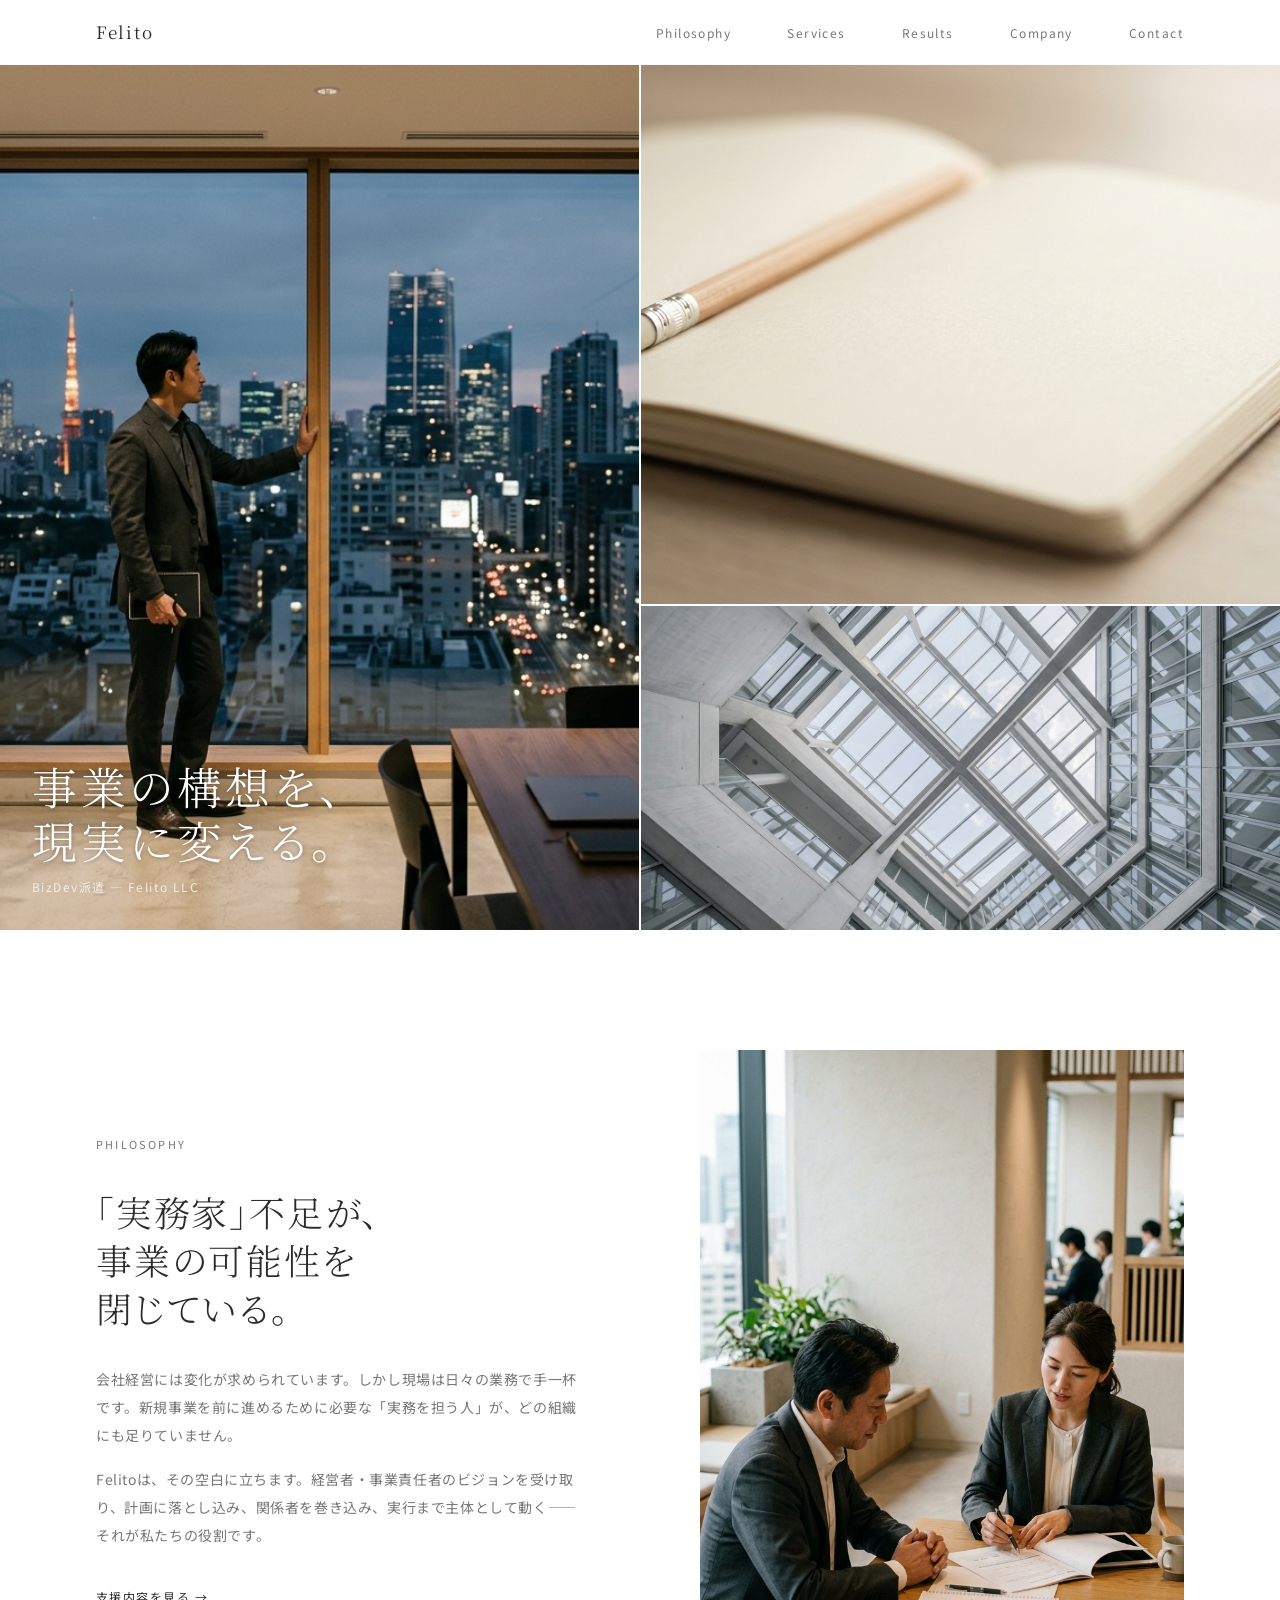
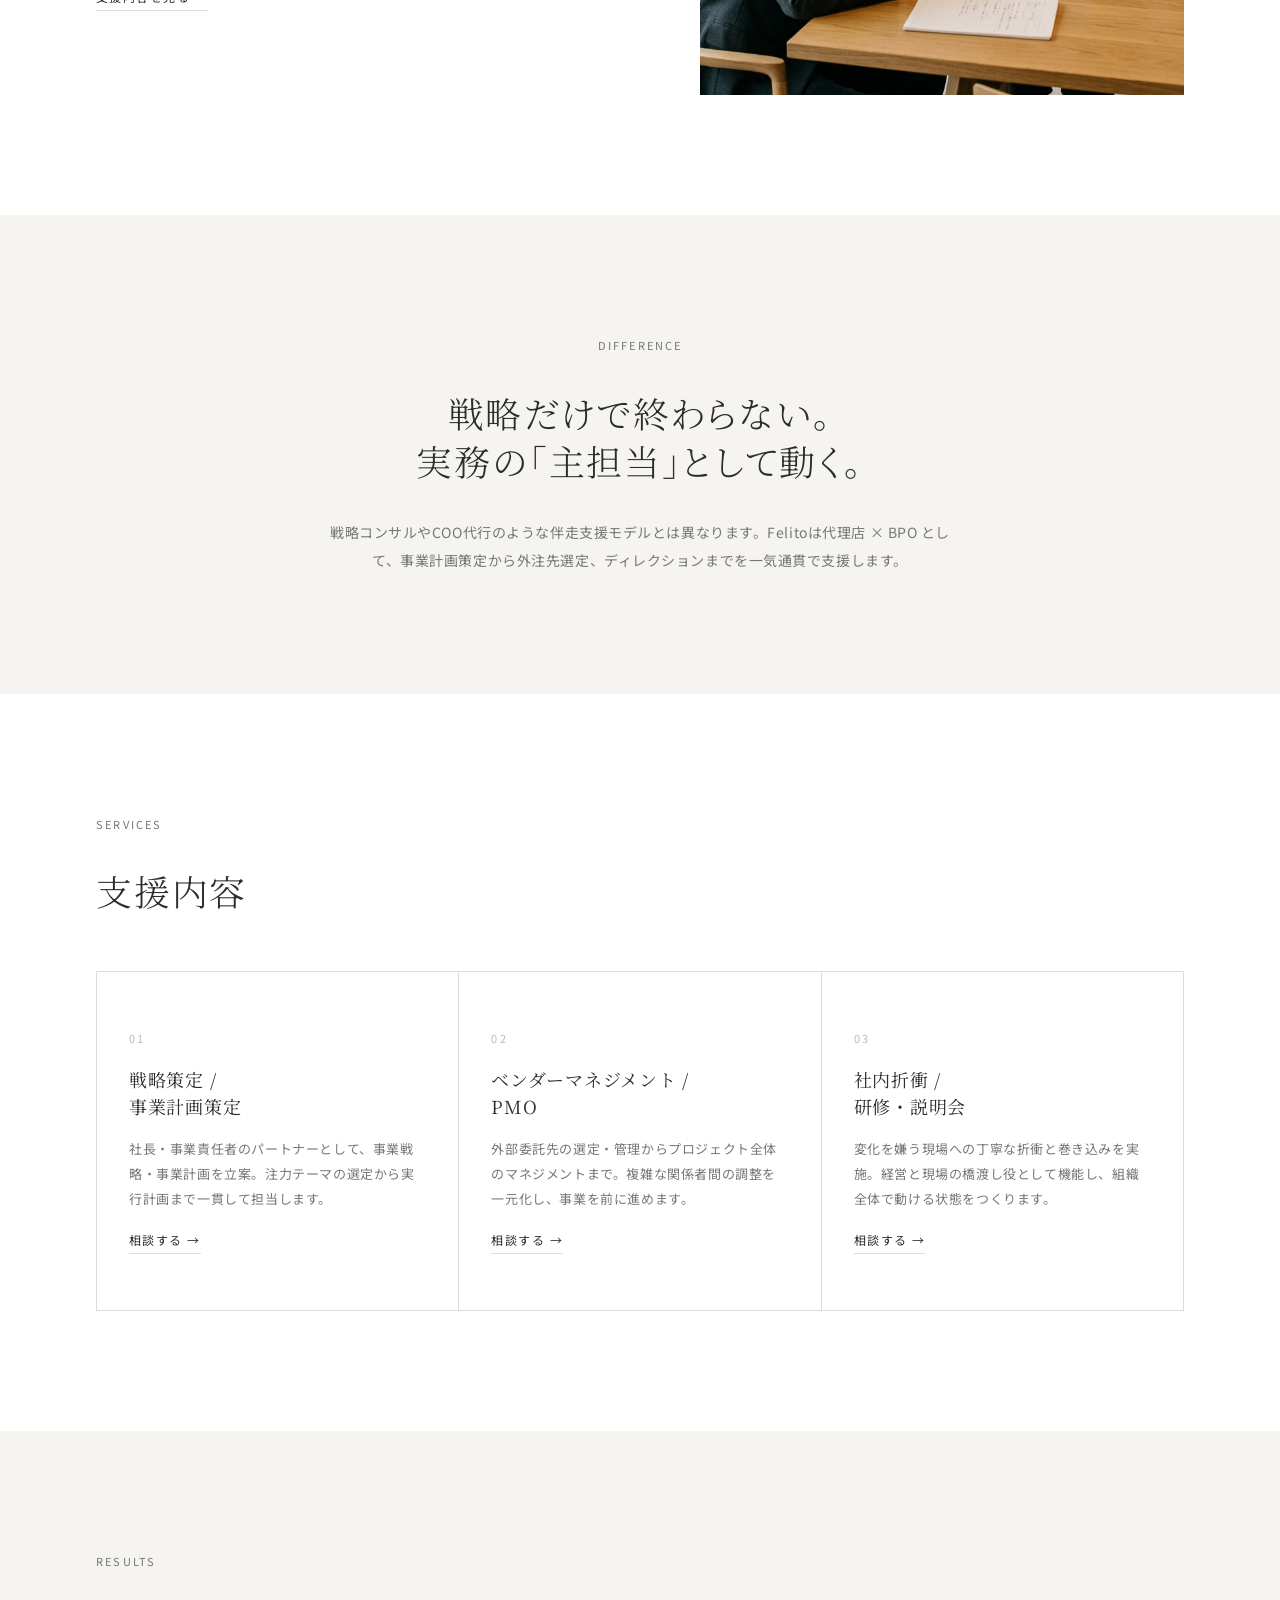
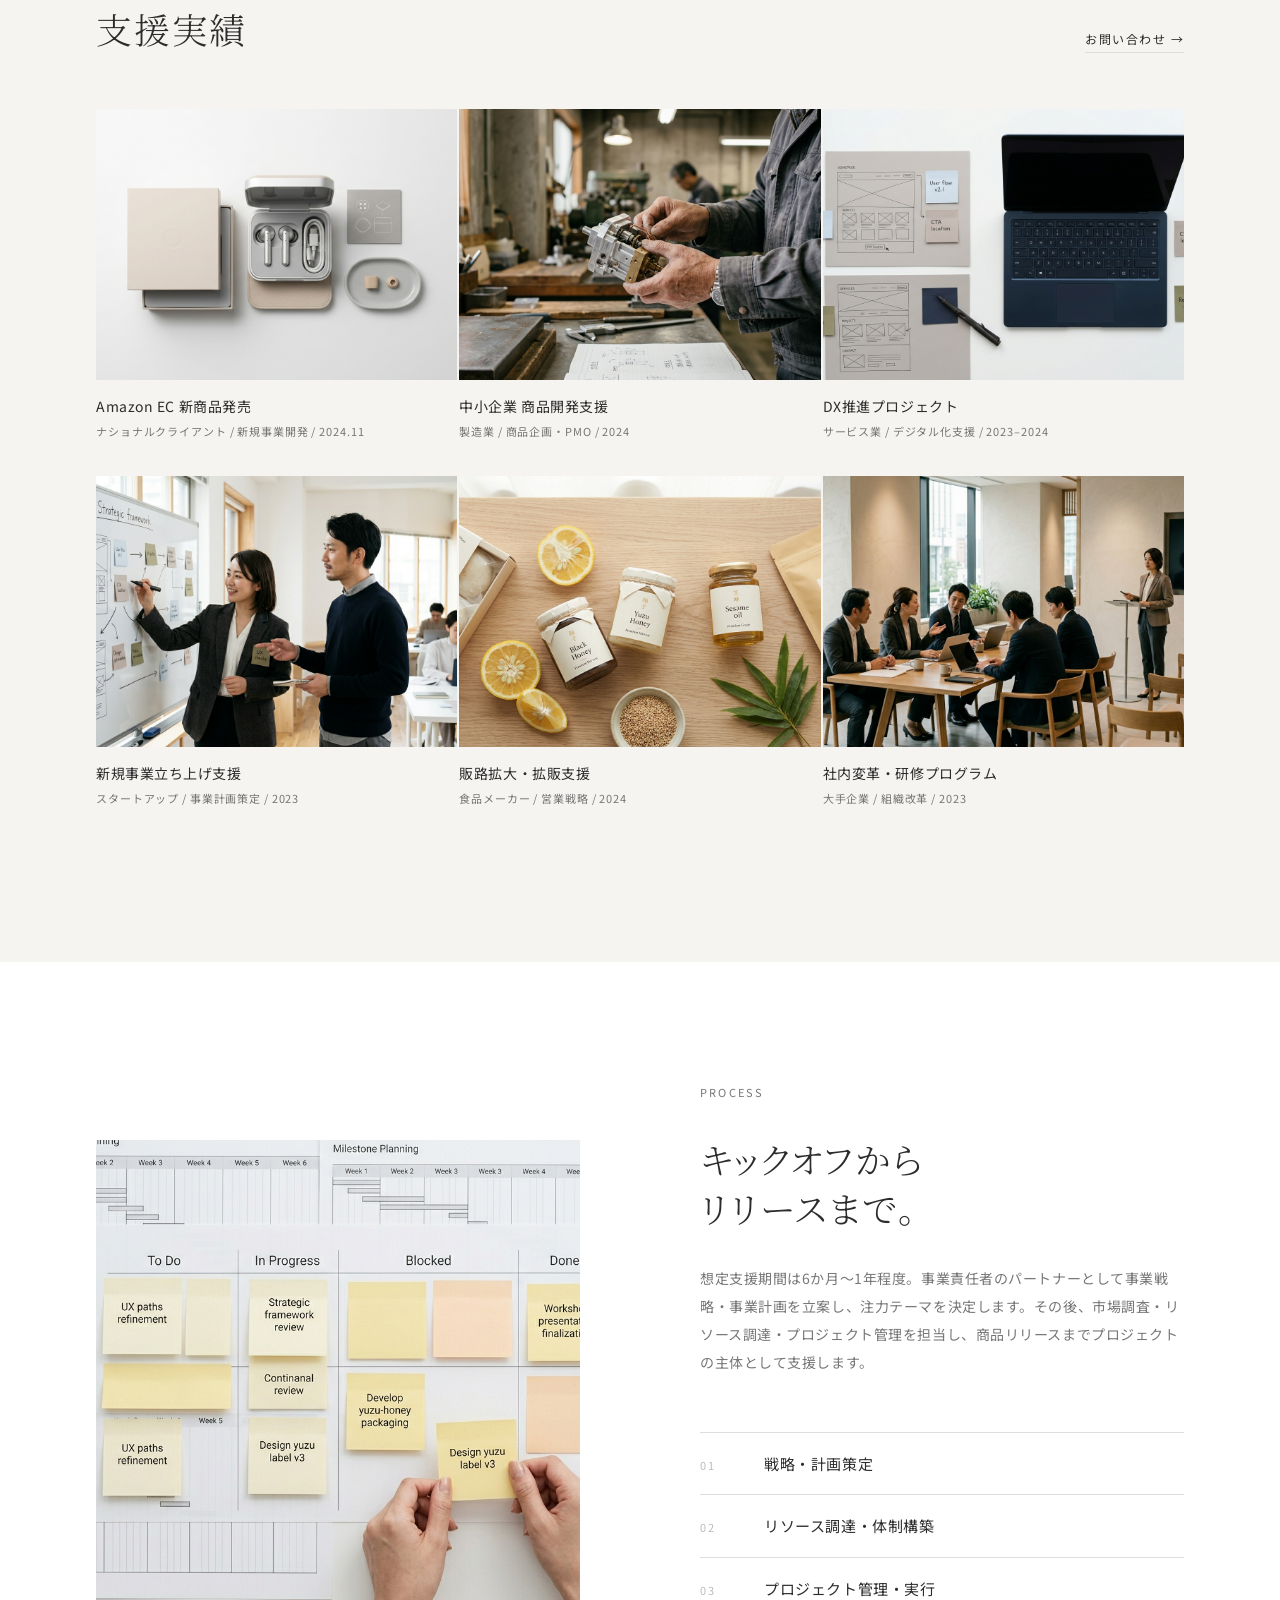
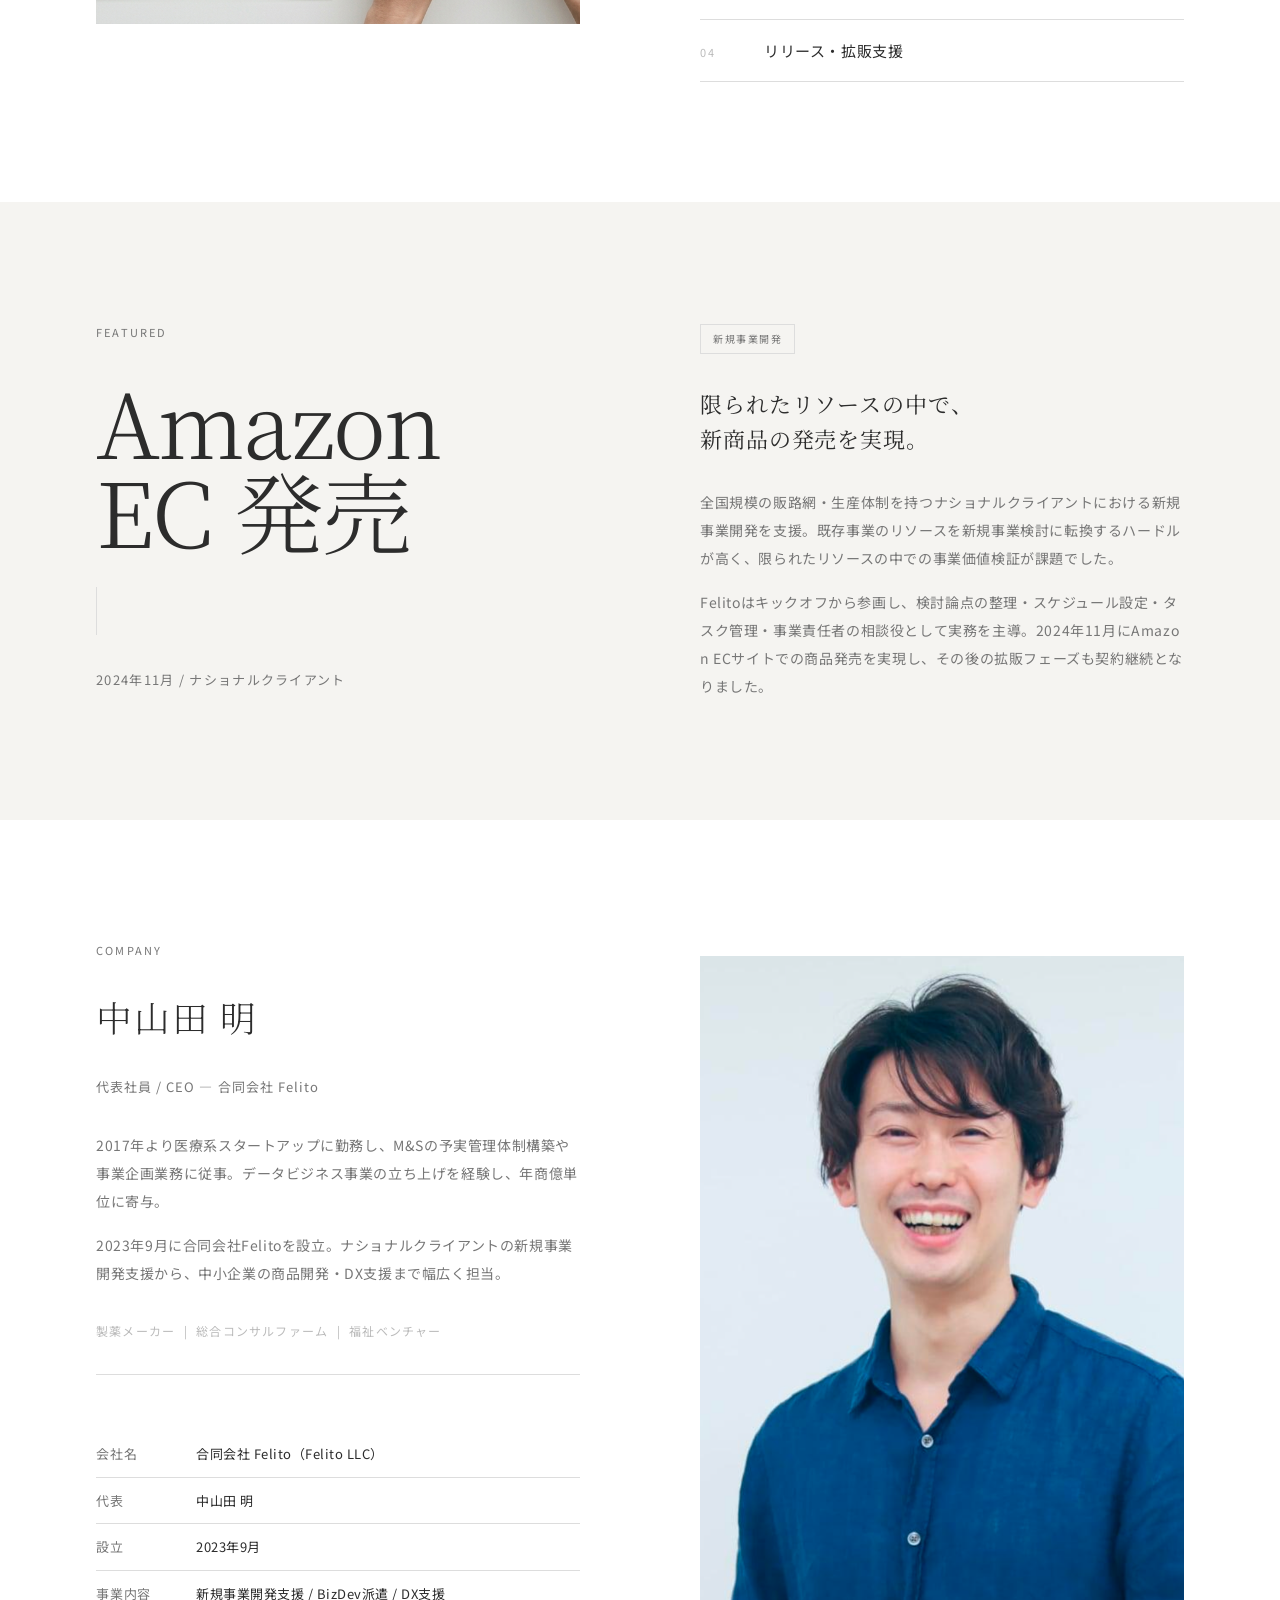
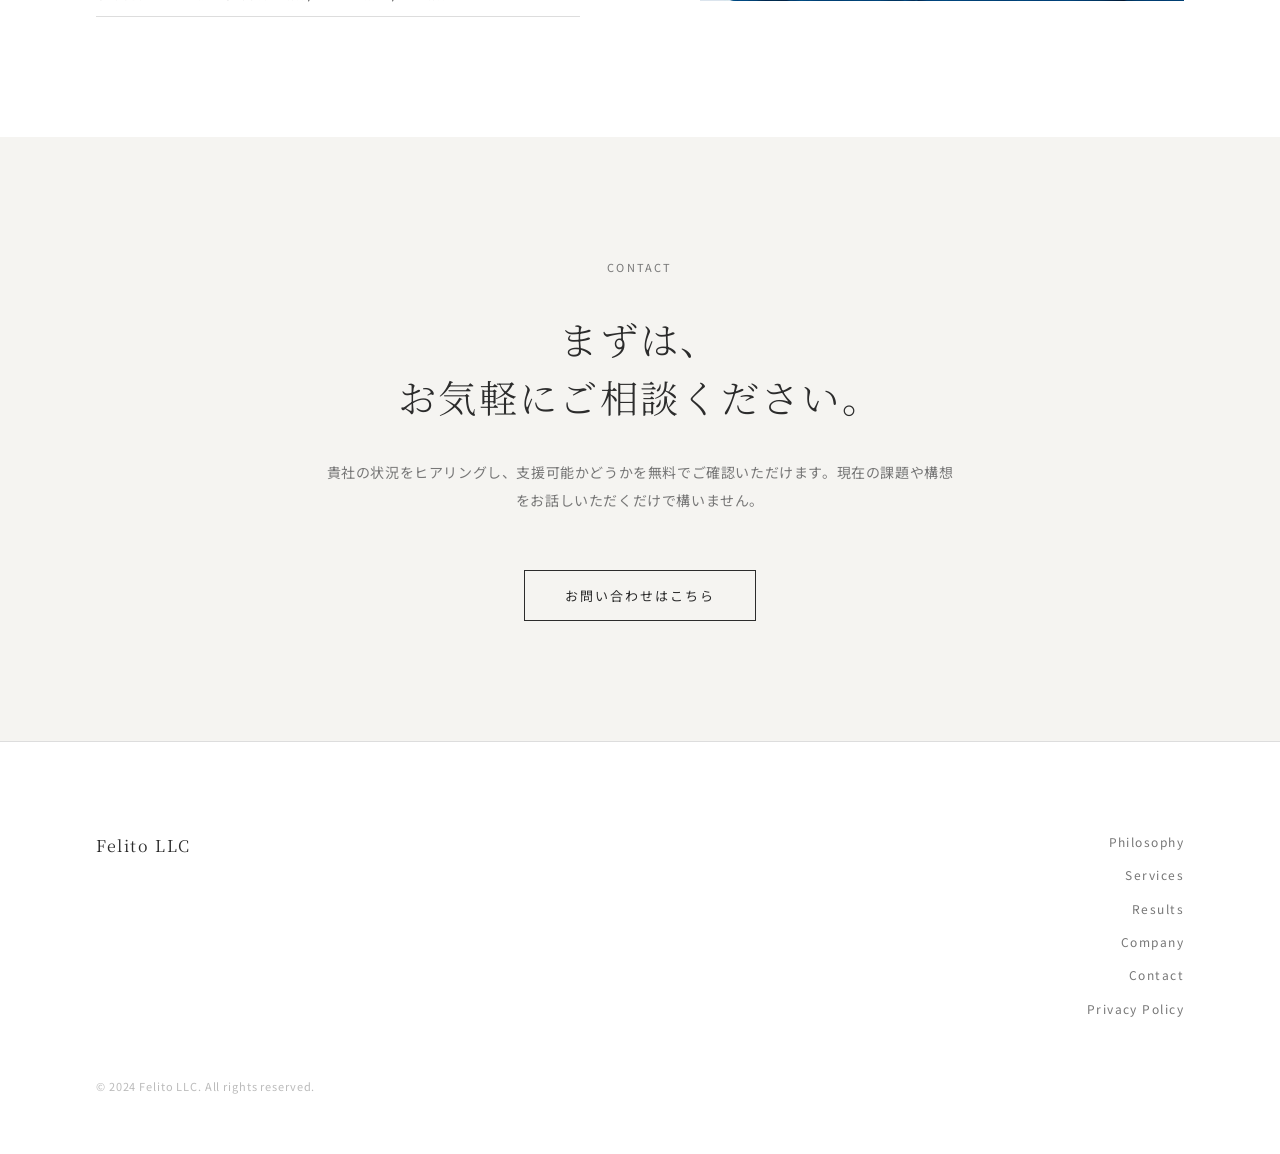
==== commit 684e2561: "プライバシーポリシーの追加" ====
--- a/index.html
+++ b/index.html
@@ -7,7 +7,7 @@
   <link rel="preconnect" href="https://fonts.googleapis.com">
   <link rel="preconnect" href="https://fonts.gstatic.com" crossorigin>
   <link href="https://fonts.googleapis.com/css2?family=Noto+Sans+JP:wght@300;400;500&family=Noto+Serif+JP:wght@300;400&display=swap" rel="stylesheet">
-  <link rel="stylesheet" href="style.css">
+  <link rel="stylesheet" href="assets/css/style.css">
 </head>
 <body>
 
@@ -36,6 +36,7 @@
     <a href="#works"      class="mobile-link">Results</a>
     <a href="#company"    class="mobile-link">Company</a>
     <a href="contact/" class="mobile-link">Contact</a>
+    <a href="assets/pdf/privacy-policy.pdf" class="mobile-link" target="_blank" rel="noopener">Privacy Policy</a>
   </div>
 
   <!-- Hero -->
@@ -318,6 +319,7 @@
           <a href="#works">Results</a>
           <a href="#company">Company</a>
           <a href="contact/">Contact</a>
+          <a href="assets/pdf/privacy-policy.pdf" target="_blank" rel="noopener">Privacy Policy</a>
         </nav>
       </div>
       <p class="footer__copy">&copy; 2024 Felito LLC. All rights reserved.</p>
--- a/assets/css/style.css
+++ b/assets/css/style.css
@@ -0,0 +1,828 @@
+/* ========================================
+   atelier-monogoto inspired
+   Minimalist / Natural / Architectural
+   ======================================== */
+
+*, *::before, *::after { box-sizing: border-box; margin: 0; padding: 0; }
+
+:root {
+  --color-text:        #2c2c2c;
+  --color-secondary:   #777777;
+  --color-disabled:    #bbbbbb;
+  --color-border:      #dddddd;
+  --color-bg:          #ffffff;
+  --color-surface:     #f5f4f1;
+  --color-hover:       #111111;
+
+  --font-serif: "Noto Serif JP", "游明朝", "Yu Mincho", Georgia, serif;
+  --font-sans:  "Noto Sans JP", "游ゴシック", "Yu Gothic", sans-serif;
+
+  --space-xs:  8px;
+  --space-s:   16px;
+  --space-m:   32px;
+  --space-l:   56px;
+  --space-xl:  88px;
+  --space-xxl: 120px;
+
+  --container: 1200px;
+  --pad-h: 56px;
+}
+
+html { scroll-behavior: smooth; }
+
+body {
+  font-family: var(--font-sans);
+  font-size: 15px;
+  line-height: 1.95;
+  letter-spacing: 0.04em;
+  color: var(--color-text);
+  background: var(--color-bg);
+  word-break: break-all;
+  overflow-wrap: break-word;
+  line-break: strict;
+}
+
+a { text-decoration: none; color: inherit; }
+img { display: block; width: 100%; }
+
+/* ── Container ── */
+.container {
+  max-width: var(--container);
+  margin: 0 auto;
+  padding: 0 var(--pad-h);
+}
+
+/* ── Navigation ── */
+.nav {
+  position: fixed;
+  top: 0; left: 0; right: 0;
+  z-index: 100;
+  background: rgba(255,255,255,0.92);
+  backdrop-filter: blur(6px);
+  border-bottom: 1px solid transparent;
+  transition: border-color 0.3s;
+}
+.nav--scrolled { border-color: var(--color-border); }
+
+.nav__inner {
+  max-width: var(--container);
+  margin: 0 auto;
+  padding: 0 var(--pad-h);
+  height: 64px;
+  display: flex;
+  align-items: center;
+  justify-content: space-between;
+}
+
+.nav__logo {
+  font-family: var(--font-serif);
+  font-size: 17px;
+  font-weight: 400;
+  letter-spacing: 0.1em;
+  color: var(--color-text);
+}
+
+.nav__links {
+  display: flex;
+  gap: var(--space-l);
+  list-style: none;
+}
+.nav__links a {
+  font-size: 12px;
+  letter-spacing: 0.12em;
+  color: var(--color-secondary);
+  transition: color 0.2s;
+}
+.nav__links a:hover { color: var(--color-text); }
+
+/* Hamburger */
+.nav__hamburger {
+  display: none;
+  flex-direction: column;
+  gap: 5px;
+  background: none;
+  border: none;
+  cursor: pointer;
+  padding: 4px;
+}
+.nav__hamburger span {
+  display: block;
+  width: 22px;
+  height: 1px;
+  background: var(--color-text);
+  transition: transform 0.3s, opacity 0.3s;
+}
+
+/* Mobile overlay */
+.mobile-menu {
+  display: none;
+  position: fixed;
+  inset: 0;
+  background: var(--color-bg);
+  z-index: 200;
+  flex-direction: column;
+  align-items: center;
+  justify-content: center;
+  gap: var(--space-m);
+}
+.mobile-menu.is-open { display: flex; }
+.mobile-menu a {
+  font-size: 18px;
+  letter-spacing: 0.12em;
+  color: var(--color-secondary);
+  transition: color 0.2s;
+}
+.mobile-menu a:hover { color: var(--color-text); }
+.mobile-menu__close {
+  position: absolute;
+  top: 20px; right: 24px;
+  background: none;
+  border: none;
+  font-size: 12px;
+  letter-spacing: 0.12em;
+  color: var(--color-secondary);
+  cursor: pointer;
+}
+
+/* ── Hero ── */
+.hero {
+  padding-top: 64px; /* nav height */
+}
+
+.hero__grid {
+  display: grid;
+  grid-template-columns: 1fr 1fr;
+  grid-template-rows: 60vh 36vh;
+  gap: 2px;
+}
+
+.hero__cell {
+  overflow: hidden;
+  background: var(--color-surface);
+  position: relative;
+}
+.hero__cell--main {
+  grid-column: 1;
+  grid-row: 1 / 3;
+}
+.hero__img-placeholder {
+  width: 100%;
+  height: 100%;
+  background: linear-gradient(135deg, #e8e5e0 0%, #d4cfc8 50%, #c8c3bb 100%);
+}
+.hero__cell--sub {
+  background: linear-gradient(135deg, #f0ede8 0%, #e2ddd7 100%);
+}
+.hero__cell--sub2 {
+  background: linear-gradient(135deg, #dbd7d0 0%, #ccc8c0 100%);
+}
+
+.hero__caption {
+  position: absolute;
+  bottom: var(--space-m);
+  left: var(--space-m);
+}
+.hero__caption-text {
+  font-family: var(--font-serif);
+  font-size: clamp(28px, 3.5vw, 52px);
+  font-weight: 300;
+  line-height: 1.2;
+  letter-spacing: 0.08em;
+  color: #ffffff;
+  font-feature-settings: "palt" 1, "kern" 1;
+  text-shadow: 0 1px 4px rgba(0,0,0,0.3);
+}
+.hero__caption-sub {
+  margin-top: var(--space-xs);
+  font-size: 12px;
+  letter-spacing: 0.12em;
+  color: rgba(255,255,255,0.75);
+}
+
+/* ── Section Base ── */
+.section {
+  padding: var(--space-xxl) 0;
+}
+.section--surface {
+  background: var(--color-surface);
+}
+
+.section__label {
+  font-size: 11px;
+  letter-spacing: 0.2em;
+  color: var(--color-secondary);
+  margin-bottom: var(--space-m);
+  text-transform: uppercase;
+}
+
+.section__heading {
+  font-family: var(--font-serif);
+  font-size: clamp(24px, 2.8vw, 38px);
+  font-weight: 300;
+  line-height: 1.35;
+  letter-spacing: 0.05em;
+  color: var(--color-text);
+  font-feature-settings: "palt" 1, "kern" 1;
+  margin-bottom: var(--space-m);
+}
+
+.section__body {
+  font-size: 14px;
+  line-height: 2.0;
+  letter-spacing: 0.04em;
+  color: var(--color-secondary);
+  max-width: 560px;
+}
+
+/* ── Philosophy / Split ── */
+.split {
+  display: grid;
+  grid-template-columns: 1fr 1fr;
+  gap: var(--space-xxl);
+  align-items: center;
+}
+
+.split__text {}
+
+.split__visual {}
+
+.img-placeholder {
+  background: var(--color-surface);
+  width: 100%;
+}
+.img-placeholder--square   { aspect-ratio: 1 / 1; }
+.img-placeholder--portrait { aspect-ratio: 3 / 4; }
+.img-placeholder--landscape{ aspect-ratio: 4 / 3; }
+.img-placeholder--wide     { aspect-ratio: 16 / 9; }
+
+/* ── Services Grid ── */
+.services__grid {
+  display: grid;
+  grid-template-columns: repeat(3, 1fr);
+  gap: 1px;
+  background: var(--color-border);
+  border: 1px solid var(--color-border);
+  margin-top: var(--space-l);
+}
+
+.service__item {
+  background: var(--color-bg);
+  padding: var(--space-l) var(--space-m);
+  display: flex;
+  flex-direction: column;
+  gap: var(--space-s);
+}
+
+.service__num {
+  font-size: 11px;
+  letter-spacing: 0.2em;
+  color: var(--color-disabled);
+}
+
+.service__title {
+  font-family: var(--font-serif);
+  font-size: 18px;
+  font-weight: 400;
+  line-height: 1.5;
+  letter-spacing: 0.04em;
+}
+
+.service__body {
+  font-size: 13px;
+  line-height: 1.95;
+  color: var(--color-secondary);
+  flex: 1;
+}
+
+/* ── Works Grid ── */
+.works__intro {
+  display: flex;
+  justify-content: space-between;
+  align-items: flex-end;
+  margin-bottom: var(--space-l);
+}
+
+.works__grid {
+  display: grid;
+  grid-template-columns: repeat(3, 1fr);
+  gap: 2px;
+}
+
+.work__card {
+  display: block;
+  overflow: hidden;
+  position: relative;
+  cursor: pointer;
+}
+
+.work__img {
+  overflow: hidden;
+}
+.work__img-placeholder {
+  width: 100%;
+  aspect-ratio: 4 / 3;
+  transition: transform 0.5s ease;
+}
+.work__card:hover .work__img-placeholder {
+  transform: scale(1.04);
+}
+
+.work__img-placeholder--1 { background: linear-gradient(160deg, #e0dbd4 0%, #ccc8c2 100%); }
+.work__img-placeholder--2 { background: linear-gradient(160deg, #d8d3cc 0%, #c4bfb8 100%); }
+.work__img-placeholder--3 { background: linear-gradient(160deg, #e8e3dc 0%, #d8d3cc 100%); }
+.work__img-placeholder--4 { background: linear-gradient(160deg, #dcd8d2 0%, #c8c4bc 100%); }
+.work__img-placeholder--5 { background: linear-gradient(160deg, #e4e0d8 0%, #d0ccc4 100%); }
+.work__img-placeholder--6 { background: linear-gradient(160deg, #d4d0c8 0%, #c0bcb4 100%); }
+
+.work__info {
+  padding: var(--space-s) 0 var(--space-m);
+}
+.work__title {
+  font-size: 14px;
+  letter-spacing: 0.04em;
+  color: var(--color-text);
+  line-height: 1.5;
+}
+.work__meta {
+  font-size: 11px;
+  letter-spacing: 0.08em;
+  color: var(--color-secondary);
+  margin-top: 4px;
+}
+
+/* ── Process ── */
+.process__list {
+  margin-top: var(--space-l);
+  display: flex;
+  flex-direction: column;
+  gap: 0;
+}
+
+.process__item {
+  display: flex;
+  align-items: baseline;
+  gap: var(--space-m);
+  padding: var(--space-s) 0;
+  border-bottom: 1px solid var(--color-border);
+}
+.process__item:first-child { border-top: 1px solid var(--color-border); }
+
+.process__step {
+  font-size: 11px;
+  letter-spacing: 0.2em;
+  color: var(--color-disabled);
+  min-width: 32px;
+}
+
+.process__name {
+  font-size: 15px;
+  letter-spacing: 0.04em;
+}
+
+/* ── Result ── */
+.result__wrap {
+  display: grid;
+  grid-template-columns: 1fr 1fr;
+  gap: var(--space-xxl);
+  align-items: start;
+}
+
+.result__left {}
+
+.result__large-num {
+  font-family: var(--font-serif);
+  font-size: clamp(48px, 7vw, 96px);
+  font-weight: 300;
+  line-height: 1.0;
+  letter-spacing: -0.02em;
+  color: var(--color-text);
+}
+
+.result__large-label {
+  font-size: 13px;
+  letter-spacing: 0.1em;
+  color: var(--color-secondary);
+  margin-top: var(--space-s);
+}
+
+.result__divider {
+  width: 1px;
+  height: 48px;
+  background: var(--color-border);
+  margin: var(--space-m) 0;
+}
+
+.result__tag {
+  display: inline-block;
+  font-size: 10px;
+  letter-spacing: 0.15em;
+  color: var(--color-secondary);
+  border: 1px solid var(--color-border);
+  padding: 4px 12px;
+  margin-bottom: var(--space-m);
+}
+
+.result__title {
+  font-family: var(--font-serif);
+  font-size: 22px;
+  font-weight: 400;
+  line-height: 1.6;
+  letter-spacing: 0.04em;
+  margin-bottom: var(--space-m);
+}
+
+.result__body {
+  font-size: 14px;
+  line-height: 2.0;
+  color: var(--color-secondary);
+  display: flex;
+  flex-direction: column;
+  gap: var(--space-s);
+}
+
+/* ── Company ── */
+.company__role {
+  font-size: 13px;
+  letter-spacing: 0.08em;
+  color: var(--color-secondary);
+  margin-bottom: var(--space-m);
+}
+
+.body-text {
+  display: flex;
+  flex-direction: column;
+  gap: var(--space-s);
+  font-size: 14px;
+  line-height: 2.0;
+  color: var(--color-secondary);
+  margin-bottom: var(--space-m);
+}
+
+.company__career {
+  font-size: 12px;
+  letter-spacing: 0.1em;
+  color: var(--color-disabled);
+  margin-bottom: var(--space-l);
+  padding-bottom: var(--space-m);
+  border-bottom: 1px solid var(--color-border);
+}
+
+.company__table {
+  width: 100%;
+  border-collapse: collapse;
+  font-size: 13px;
+}
+.company__table th,
+.company__table td {
+  padding: 10px 0;
+  border-bottom: 1px solid var(--color-border);
+  vertical-align: top;
+  text-align: left;
+}
+.company__table th {
+  width: 100px;
+  font-weight: 400;
+  letter-spacing: 0.06em;
+  color: var(--color-secondary);
+}
+.company__table td {
+  letter-spacing: 0.04em;
+}
+
+/* ── Link arrow ── */
+.link-arrow {
+  display: inline-flex;
+  align-items: center;
+  gap: 8px;
+  font-size: 12px;
+  letter-spacing: 0.12em;
+  color: var(--color-text);
+  border-bottom: 1px solid var(--color-border);
+  padding-bottom: 2px;
+  transition: border-color 0.2s, gap 0.2s;
+}
+.link-arrow:hover {
+  border-color: var(--color-text);
+  gap: 12px;
+}
+
+/* ── Contact ── */
+.contact__inner {
+  max-width: 640px;
+  margin: 0 auto;
+  text-align: center;
+}
+
+.contact__title {
+  font-family: var(--font-serif);
+  font-size: clamp(24px, 3vw, 40px);
+  font-weight: 300;
+  line-height: 1.5;
+  letter-spacing: 0.06em;
+  margin-bottom: var(--space-m);
+}
+
+.contact__body {
+  font-size: 14px;
+  line-height: 2.0;
+  color: var(--color-secondary);
+  margin-bottom: var(--space-l);
+}
+
+/* ── Contact Page ── */
+.contact-page__hero {
+  padding: 120px 0 var(--space-s);
+}
+
+.contact-page__title {
+  font-family: var(--font-serif);
+  font-size: clamp(28px, 4vw, 52px);
+  font-weight: 300;
+  letter-spacing: 0.06em;
+  margin: var(--space-xs) 0 var(--space-m);
+}
+
+.contact-page__lead {
+  font-size: 14px;
+  line-height: 2.0;
+  color: var(--color-secondary);
+  max-width: 560px;
+}
+
+.nav__link--active {
+  border-bottom: 1px solid currentColor;
+  padding-bottom: 2px;
+}
+
+/* ── Contact Form ── */
+.contact__form {
+  text-align: left;
+  margin-top: var(--space-l);
+}
+
+.form__group {
+  margin-bottom: var(--space-m);
+}
+
+.form__label {
+  display: block;
+  font-size: 12px;
+  letter-spacing: 0.12em;
+  color: var(--color-secondary);
+  margin-bottom: 6px;
+}
+
+.form__required {
+  color: #a0522d;
+}
+
+.form__input {
+  width: 100%;
+  background: transparent;
+  border: none;
+  border-bottom: 1px solid var(--color-border, #d0ccc6);
+  padding: 8px 0;
+  font-size: 15px;
+  font-family: var(--font-sans);
+  color: var(--color-text);
+  outline: none;
+  transition: border-color 0.2s;
+  box-sizing: border-box;
+}
+
+.form__input:focus {
+  border-bottom-color: var(--color-text);
+}
+
+.form__input::placeholder {
+  color: #b8b4ae;
+}
+
+.form__textarea {
+  resize: vertical;
+  min-height: 120px;
+}
+
+.form__submit {
+  margin-top: var(--space-m);
+  cursor: pointer;
+  background: none;
+  font-family: var(--font-sans);
+  width: 100%;
+}
+
+.form__thanks {
+  margin-top: var(--space-m);
+  font-size: 14px;
+  line-height: 1.9;
+  color: var(--color-secondary);
+  text-align: center;
+}
+
+.form__error {
+  margin-top: var(--space-s);
+  font-size: 13px;
+  color: #a0522d;
+  text-align: center;
+}
+
+.btn {
+  display: inline-block;
+  font-size: 13px;
+  letter-spacing: 0.15em;
+  padding: 12px 40px;
+  border: 1px solid var(--color-text);
+  color: var(--color-text);
+  background: transparent;
+  transition: background 0.25s, color 0.25s;
+}
+.btn:hover {
+  background: var(--color-text);
+  color: var(--color-bg);
+}
+
+/* ── Footer ── */
+.footer {
+  border-top: 1px solid var(--color-border);
+  padding: var(--space-xl) 0 var(--space-l);
+}
+
+.footer__inner {
+  display: flex;
+  justify-content: space-between;
+  align-items: flex-start;
+  margin-bottom: var(--space-l);
+}
+
+.footer__logo {
+  font-family: var(--font-serif);
+  font-size: 16px;
+  font-weight: 400;
+  letter-spacing: 0.1em;
+}
+
+.footer__nav {
+  display: flex;
+  flex-direction: column;
+  gap: 10px;
+  text-align: right;
+}
+.footer__nav a {
+  font-size: 12px;
+  letter-spacing: 0.12em;
+  color: var(--color-secondary);
+  transition: color 0.2s;
+}
+.footer__nav a:hover { color: var(--color-text); }
+
+.footer__copy {
+  font-size: 11px;
+  letter-spacing: 0.08em;
+  color: var(--color-disabled);
+}
+
+/* ── Actual images ── */
+.hero__img,
+.hero__cell-img {
+  width: 100%;
+  height: 100%;
+  object-fit: cover;
+  display: block;
+}
+
+.work__img-photo {
+  width: 100%;
+  aspect-ratio: 4 / 3;
+  object-fit: cover;
+  display: block;
+  transition: transform 0.5s ease;
+}
+.work__card:hover .work__img-photo {
+  transform: scale(1.04);
+}
+
+.img-portrait {
+  width: 100%;
+  aspect-ratio: 3 / 4;
+  object-fit: cover;
+  display: block;
+}
+
+.img-square {
+  width: 100%;
+  aspect-ratio: 1 / 1;
+  object-fit: cover;
+  display: block;
+}
+
+/* ── Fade in animation ── */
+.fade {
+  opacity: 0;
+  transform: translateY(16px);
+  transition: opacity 0.7s ease, transform 0.7s ease;
+}
+.fade.is-visible {
+  opacity: 1;
+  transform: translateY(0);
+}
+
+/* ── Responsive ── */
+@media (max-width: 1024px) {
+  :root { --pad-h: 32px; }
+
+  .works__grid { grid-template-columns: repeat(2, 1fr); }
+  .services__grid { grid-template-columns: repeat(2, 1fr); }
+}
+
+@media (max-width: 768px) {
+  :root {
+    --pad-h: 20px;
+    --space-xl: 64px;
+    --space-xxl: 80px;
+  }
+
+  .nav__links { display: none; }
+  .nav__hamburger { display: flex; }
+
+  .hero__grid {
+    grid-template-columns: 1fr;
+    grid-template-rows: 60vw 40vw 30vw;
+  }
+  .hero__cell--main { grid-column: 1; grid-row: 1; }
+  .hero__cell--sub  { grid-row: 2; }
+  .hero__cell--sub2 { grid-row: 3; }
+
+  .split {
+    grid-template-columns: 1fr;
+    gap: var(--space-l);
+  }
+
+  .works__intro { flex-direction: column; align-items: flex-start; gap: var(--space-s); }
+  .works__grid { grid-template-columns: 1fr; }
+  .services__grid { grid-template-columns: 1fr; }
+
+  .result__wrap {
+    grid-template-columns: 1fr;
+    gap: var(--space-l);
+  }
+
+  .footer__inner { flex-direction: column; gap: var(--space-l); }
+  .footer__nav { text-align: left; }
+}
+
+/* ── Works grid card: fade with stagger ── */
+.work__card {
+  opacity: 0;
+  transform: translateY(20px);
+  transition: opacity 0.6s ease, transform 0.6s ease;
+}
+.work__card.is-visible {
+  opacity: 1;
+  transform: translateY(0);
+}
+
+/* ── Work hover overlay ── */
+.work__img {
+  position: relative;
+  overflow: hidden;
+}
+.work__hover-overlay {
+  position: absolute;
+  inset: 0;
+  background: rgba(44,44,44,0.72);
+  display: flex;
+  flex-direction: column;
+  justify-content: flex-end;
+  padding: 20px;
+  opacity: 0;
+  transition: opacity 0.35s ease;
+}
+.work__card:hover .work__hover-overlay {
+  opacity: 1;
+}
+.work__overlay-title {
+  font-size: 14px;
+  letter-spacing: 0.04em;
+  color: #fff;
+  line-height: 1.5;
+}
+.work__overlay-meta {
+  font-size: 11px;
+  letter-spacing: 0.08em;
+  color: rgba(255,255,255,0.7);
+  margin-top: 4px;
+}
+
+/* ── Hero caption transition ── */
+.hero__caption {
+  will-change: transform;
+}
+
+/* ── Mobile menu slide in ── */
+.mobile-menu {
+  opacity: 0;
+  transition: opacity 0.3s ease;
+}
+.mobile-menu.is-open {
+  opacity: 1;
+}
